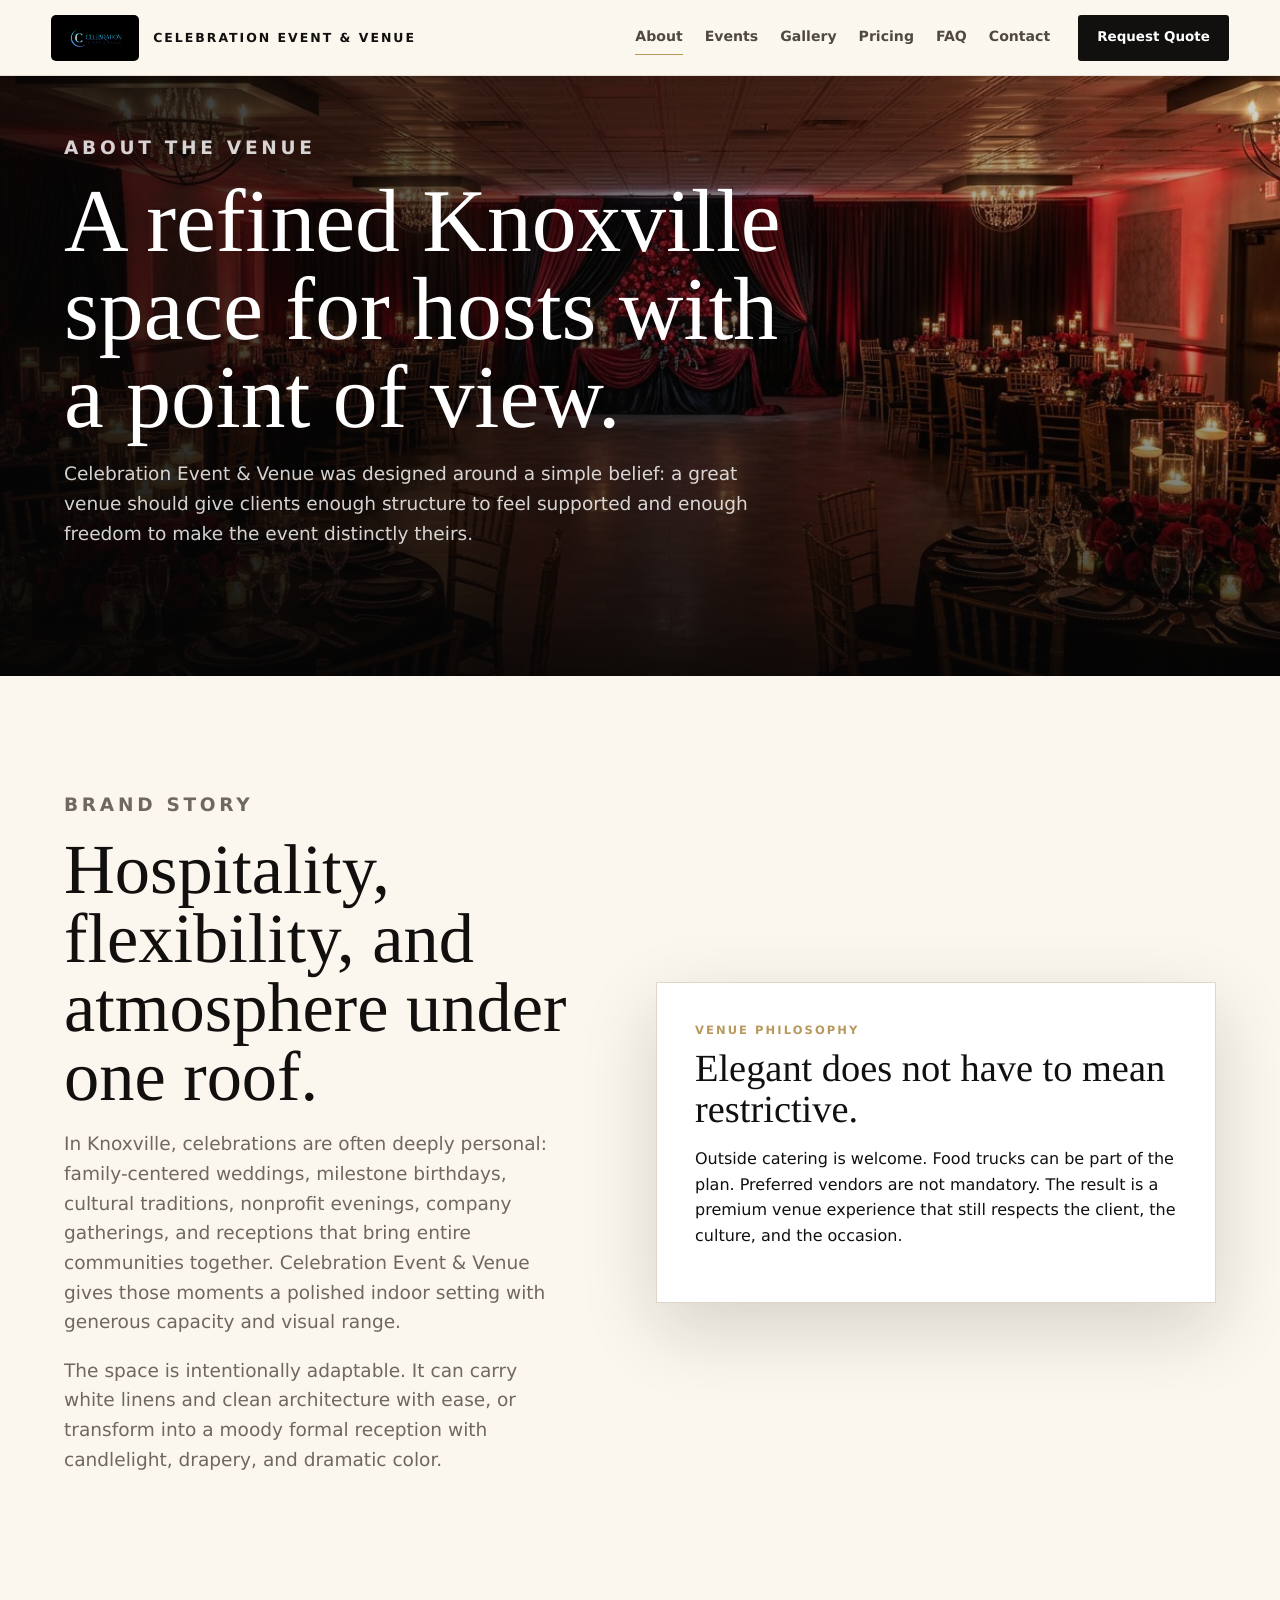
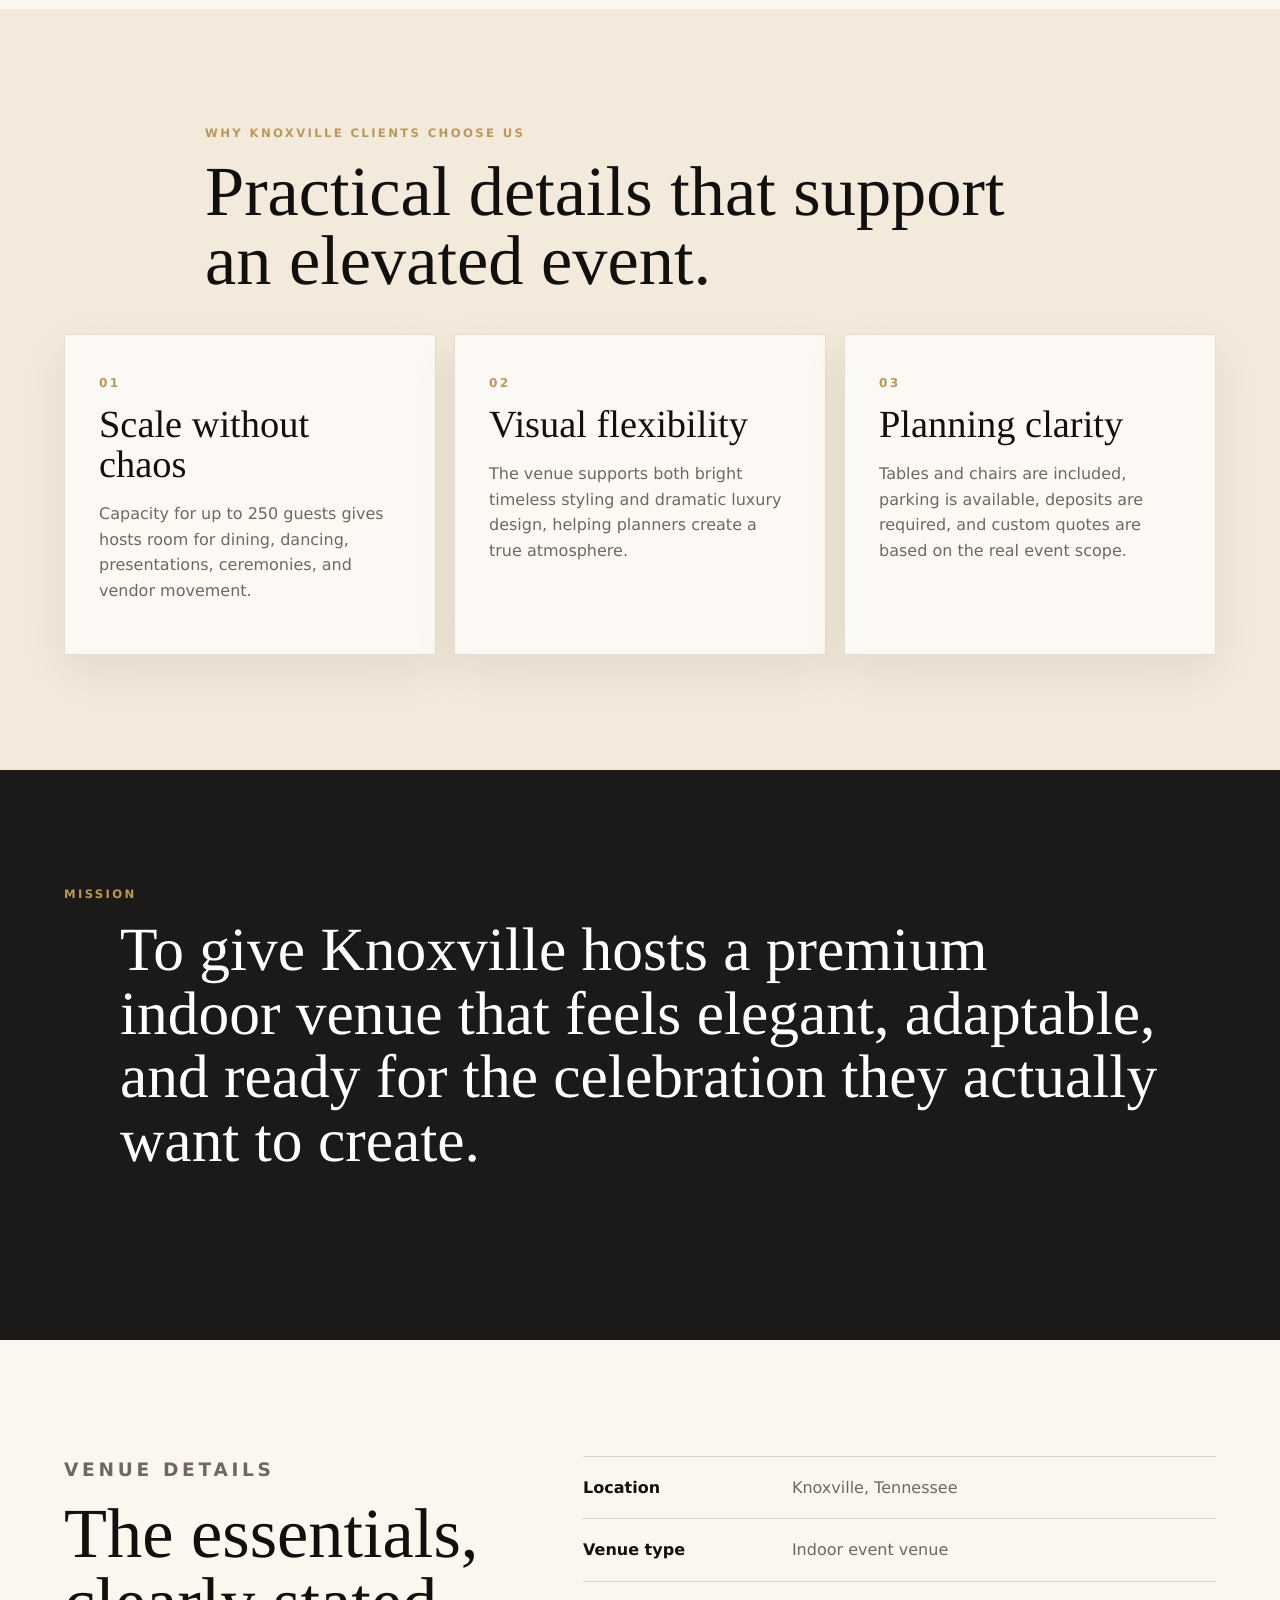
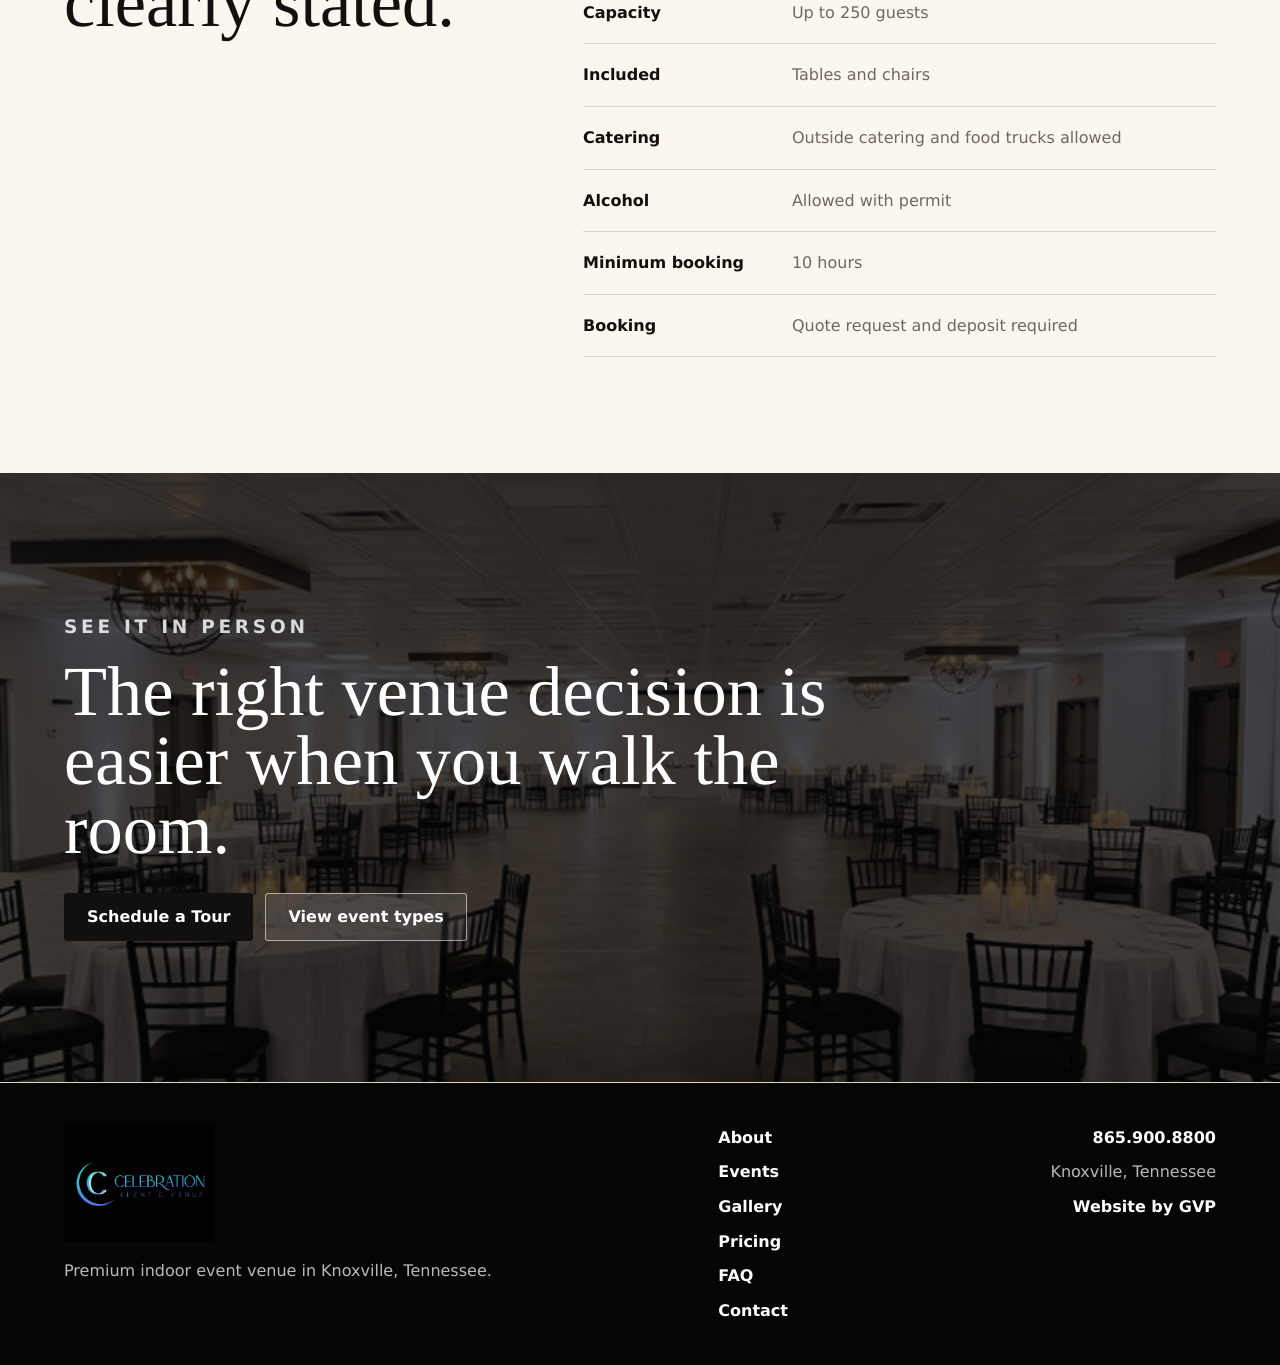
==== about.html @ e87e6501 "Build Celebration Event Venue website" ====
<!doctype html>
<html lang="en">
  <head>
    <meta charset="utf-8" />
    <meta name="viewport" content="width=device-width, initial-scale=1" />
    <title>About | Celebration Event &amp; Venue Knoxville</title>
    <meta name="description" content="Learn about Celebration Event & Venue, a premium indoor Knoxville venue built for elegant weddings, cultural celebrations, corporate events, and custom gatherings." />
    <meta property="og:title" content="About Celebration Event & Venue" />
    <meta property="og:description" content="A flexible premium indoor venue in Knoxville with a hospitality-driven approach to celebrations." />
    <meta property="og:image" content="assets/venue-main.jpg" />
    <link rel="icon" href="assets/favicon.svg" type="image/svg+xml" />
    <link rel="stylesheet" href="css/site.css" />
  </head>
  <body>
    <a class="skip-link" href="#main">Skip to content</a>
    <header class="site-header" data-header>
      <a class="brand" href="index.html"><img src="assets/celebration-logo.png" alt="" /><span>Celebration Event &amp; Venue</span></a>
      <button class="nav-toggle" type="button" data-nav-toggle aria-expanded="false" aria-label="Open navigation"><span></span><span></span></button>
      <nav class="site-nav" data-nav><a href="about.html" aria-current="page">About</a><a href="events.html">Events</a><a href="gallery.html">Gallery</a><a href="pricing.html">Pricing</a><a href="faq.html">FAQ</a><a href="contact.html">Contact</a></nav>
      <a class="header-cta" href="contact.html#inquiry">Request Quote</a>
    </header>
    <main id="main">
      <section class="page-hero">
        <img src="assets/venue-main.jpg" alt="Bright indoor event venue in Knoxville" />
        <div class="hero-shade"></div>
        <div class="page-hero-content reveal">
          <p class="kicker">About the venue</p>
          <h1>A refined Knoxville space for hosts with a point of view.</h1>
          <p>Celebration Event &amp; Venue was designed around a simple belief: a great venue should give clients enough structure to feel supported and enough freedom to make the event distinctly theirs.</p>
        </div>
      </section>
      <section class="section split">
        <div class="section-copy reveal">
          <p class="kicker">Brand story</p>
          <h2>Hospitality, flexibility, and atmosphere under one roof.</h2>
          <p>In Knoxville, celebrations are often deeply personal: family-centered weddings, milestone birthdays, cultural traditions, nonprofit evenings, company gatherings, and receptions that bring entire communities together. Celebration Event &amp; Venue gives those moments a polished indoor setting with generous capacity and visual range.</p>
          <p>The space is intentionally adaptable. It can carry white linens and clean architecture with ease, or transform into a moody formal reception with candlelight, drapery, and dramatic color.</p>
        </div>
        <div class="editorial-card reveal" data-delay="120">
          <span>Venue philosophy</span>
          <h3>Elegant does not have to mean restrictive.</h3>
          <p>Outside catering is welcome. Food trucks can be part of the plan. Preferred vendors are not mandatory. The result is a premium venue experience that still respects the client, the culture, and the occasion.</p>
        </div>
      </section>
      <section class="section section-cream">
        <div class="section-heading reveal">
          <p class="kicker">Why Knoxville clients choose us</p>
          <h2>Practical details that support an elevated event.</h2>
        </div>
        <div class="card-grid three">
          <article class="feature-card reveal"><span>01</span><h3>Scale without chaos</h3><p>Capacity for up to 250 guests gives hosts room for dining, dancing, presentations, ceremonies, and vendor movement.</p></article>
          <article class="feature-card reveal" data-delay="80"><span>02</span><h3>Visual flexibility</h3><p>The venue supports both bright timeless styling and dramatic luxury design, helping planners create a true atmosphere.</p></article>
          <article class="feature-card reveal" data-delay="160"><span>03</span><h3>Planning clarity</h3><p>Tables and chairs are included, parking is available, deposits are required, and custom quotes are based on the real event scope.</p></article>
        </div>
      </section>
      <section class="mission-band reveal">
        <p class="kicker">Mission</p>
        <h2>To give Knoxville hosts a premium indoor venue that feels elegant, adaptable, and ready for the celebration they actually want to create.</h2>
      </section>
      <section class="section details-grid">
        <div class="section-copy reveal">
          <p class="kicker">Venue details</p>
          <h2>The essentials, clearly stated.</h2>
        </div>
        <ul class="detail-list reveal" data-delay="120">
          <li><strong>Location</strong><span>Knoxville, Tennessee</span></li>
          <li><strong>Venue type</strong><span>Indoor event venue</span></li>
          <li><strong>Capacity</strong><span>Up to 250 guests</span></li>
          <li><strong>Included</strong><span>Tables and chairs</span></li>
          <li><strong>Catering</strong><span>Outside catering and food trucks allowed</span></li>
          <li><strong>Alcohol</strong><span>Allowed with permit</span></li>
          <li><strong>Minimum booking</strong><span>10 hours</span></li>
          <li><strong>Booking</strong><span>Quote request and deposit required</span></li>
        </ul>
      </section>
      <section class="final-cta"><div class="reveal"><p class="kicker">See it in person</p><h2>The right venue decision is easier when you walk the room.</h2><div class="button-row"><a class="btn btn-primary" href="contact.html#inquiry">Schedule a Tour</a><a class="btn btn-secondary" href="events.html">View event types</a></div></div></section>
    </main>
    <footer class="site-footer"><div><img src="assets/celebration-logo.png" alt="Celebration Event and Venue" /><p>Premium indoor event venue in Knoxville, Tennessee.</p></div><nav><a href="about.html">About</a><a href="events.html">Events</a><a href="gallery.html">Gallery</a><a href="pricing.html">Pricing</a><a href="faq.html">FAQ</a><a href="contact.html">Contact</a></nav><div class="footer-contact"><a href="tel:8659008800">865.900.8800</a><span>Knoxville, Tennessee</span><a href="https://www.gshyamvp.com" target="_blank" rel="noopener">Website by GVP</a></div></footer>
    <script src="js/site.js"></script>
  </body>
</html>
---- css/site.css ----
:root {
  --ink: #11100f;
  --black: #050505;
  --charcoal: #1c1a18;
  --smoke: #6f6860;
  --line: #ded6c8;
  --ivory: #fbf7ee;
  --cream: #f3eadb;
  --white: #ffffff;
  --gold: #b9985d;
  --bronze: #7d5934;
  --wine: #6f1418;
  --cyan: #16d7df;
  --shadow: 0 26px 70px rgba(24, 18, 10, 0.16);
  --max: 1180px;
  --serif: Georgia, "Times New Roman", serif;
  --sans: Inter, ui-sans-serif, system-ui, -apple-system, BlinkMacSystemFont, "Segoe UI", sans-serif;
}

* {
  box-sizing: border-box;
}

html {
  scroll-behavior: smooth;
}

body {
  margin: 0;
  background: var(--ivory);
  color: var(--ink);
  font-family: var(--sans);
  line-height: 1.6;
  text-rendering: geometricPrecision;
}

body.nav-open {
  overflow: hidden;
}

img {
  display: block;
  max-width: 100%;
}

a {
  color: inherit;
  text-decoration: none;
}

button,
input,
select,
textarea {
  font: inherit;
}

.skip-link {
  position: fixed;
  left: 16px;
  top: 12px;
  z-index: 100;
  transform: translateY(-140%);
  background: var(--black);
  color: var(--white);
  padding: 10px 14px;
  border-radius: 4px;
}

.skip-link:focus {
  transform: translateY(0);
}

.site-header {
  position: sticky;
  top: 0;
  z-index: 50;
  display: grid;
  grid-template-columns: minmax(210px, 1fr) auto auto;
  align-items: center;
  gap: 28px;
  min-height: 76px;
  padding: 12px clamp(18px, 4vw, 52px);
  border-bottom: 1px solid rgba(222, 214, 200, 0.7);
  background: rgba(251, 247, 238, 0.88);
  backdrop-filter: blur(18px);
  transition: box-shadow 180ms ease, background 180ms ease;
}

.site-header.is-scrolled {
  background: rgba(251, 247, 238, 0.96);
  box-shadow: 0 12px 35px rgba(20, 16, 10, 0.08);
}

.brand {
  display: flex;
  align-items: center;
  gap: 14px;
  min-width: 0;
  color: var(--ink);
  font-size: 0.78rem;
  font-weight: 800;
  letter-spacing: 0.16em;
  text-transform: uppercase;
}

.brand img {
  width: 88px;
  height: 46px;
  object-fit: contain;
  border-radius: 5px;
  background: #000;
}

.site-nav {
  display: flex;
  align-items: center;
  gap: 22px;
  color: #4f4942;
  font-size: 0.88rem;
  font-weight: 700;
}

.site-nav a {
  position: relative;
  padding: 8px 0;
}

.site-nav a::after {
  content: "";
  position: absolute;
  left: 0;
  right: 0;
  bottom: 2px;
  height: 1px;
  transform: scaleX(0);
  transform-origin: left;
  background: var(--gold);
  transition: transform 180ms ease;
}

.site-nav a:hover::after,
.site-nav a[aria-current="page"]::after {
  transform: scaleX(1);
}

.header-cta,
.btn {
  display: inline-flex;
  align-items: center;
  justify-content: center;
  min-height: 46px;
  border: 1px solid transparent;
  border-radius: 3px;
  cursor: pointer;
  font-weight: 800;
  line-height: 1;
  text-align: center;
  transition: transform 180ms ease, background 180ms ease, border-color 180ms ease, color 180ms ease;
}

.header-cta {
  padding: 0 18px;
  background: var(--ink);
  color: var(--white);
  font-size: 0.84rem;
}

.btn {
  padding: 15px 22px;
}

.btn:hover,
.header-cta:hover {
  transform: translateY(-2px);
}

.btn-primary {
  background: var(--ink);
  color: var(--white);
}

.btn-secondary {
  border-color: rgba(255, 255, 255, 0.55);
  background: rgba(255, 255, 255, 0.08);
  color: var(--white);
}

.section .btn-secondary,
.page-intro .btn-secondary,
.pricing-panel .btn-secondary {
  border-color: var(--line);
  color: var(--ink);
  background: transparent;
}

.nav-toggle {
  display: none;
}

.hero,
.page-hero {
  position: relative;
  min-height: min(820px, calc(100svh - 76px));
  display: grid;
  align-items: end;
  overflow: hidden;
  isolation: isolate;
  background: var(--black);
}

.hero picture,
.hero > img,
.page-hero > img {
  position: absolute;
  inset: 0;
  z-index: -2;
  width: 100%;
  height: 100%;
}

.hero picture img,
.page-hero > img {
  width: 100%;
  height: 100%;
  object-fit: cover;
}

.hero-shade {
  position: absolute;
  inset: 0;
  z-index: -1;
  background:
    linear-gradient(90deg, rgba(5, 5, 5, 0.86), rgba(5, 5, 5, 0.52) 46%, rgba(5, 5, 5, 0.1)),
    linear-gradient(0deg, rgba(5, 5, 5, 0.82), rgba(5, 5, 5, 0.08) 58%);
}

.hero-content,
.page-hero-content {
  width: min(760px, calc(100% - 36px));
  margin: 0 0 clamp(58px, 9vw, 108px) clamp(18px, 5vw, 64px);
  color: var(--white);
}

.hero h1,
.page-hero h1,
.page-intro h1,
.section h2,
.final-cta h2,
.pricing-panel h2,
.contact-card a {
  margin: 0;
  font-family: var(--serif);
  font-weight: 500;
  line-height: 0.98;
  letter-spacing: 0;
}

.hero h1 {
  max-width: 830px;
  font-size: clamp(3.6rem, 8.5vw, 8.6rem);
}

.page-hero h1,
.page-intro h1 {
  max-width: 930px;
  font-size: clamp(3.1rem, 7vw, 7.2rem);
}

.hero p,
.page-hero p,
.page-intro p,
.section-heading > p:not(.kicker),
.section-copy p,
.showcase-copy p,
.final-cta p,
.pricing-panel p,
.contact-card p {
  max-width: 710px;
  color: rgba(255, 255, 255, 0.82);
  font-size: clamp(1.02rem, 1.45vw, 1.22rem);
}

.page-intro p,
.section-heading > p:not(.kicker),
.section-copy p,
.showcase-copy p,
.pricing-panel p,
.contact-card p {
  color: var(--smoke);
}

.kicker {
  margin: 0 0 15px;
  color: var(--gold);
  font-size: 0.73rem;
  font-weight: 900;
  letter-spacing: 0.2em;
  text-transform: uppercase;
}

.button-row {
  display: flex;
  flex-wrap: wrap;
  gap: 12px;
  margin-top: 28px;
}

.hero-card {
  position: absolute;
  right: clamp(18px, 5vw, 64px);
  bottom: clamp(22px, 6vw, 70px);
  width: min(340px, calc(100% - 36px));
  padding: 26px;
  border: 1px solid rgba(255, 255, 255, 0.18);
  background: rgba(17, 16, 15, 0.72);
  color: var(--white);
  backdrop-filter: blur(18px);
}

.hero-card span,
.pricing-panel span,
.contact-card span,
.vendor-featured span,
.atmosphere-panel span,
.editorial-card span {
  display: block;
  color: var(--gold);
  font-size: 0.72rem;
  font-weight: 900;
  letter-spacing: 0.18em;
  text-transform: uppercase;
}

.hero-card strong {
  display: block;
  margin-top: 8px;
  font-family: var(--serif);
  font-size: 2.15rem;
  font-weight: 500;
}

.hero-card p {
  margin-bottom: 0;
  color: rgba(255, 255, 255, 0.75);
  font-size: 0.96rem;
}

.value-strip {
  display: grid;
  grid-template-columns: repeat(4, 1fr);
  border-bottom: 1px solid var(--line);
  background: var(--white);
}

.value-strip div {
  min-height: 128px;
  padding: 28px clamp(20px, 4vw, 44px);
  border-right: 1px solid var(--line);
}

.value-strip strong {
  display: block;
  font-family: var(--serif);
  font-size: clamp(2rem, 4vw, 3.5rem);
  font-weight: 500;
  line-height: 1;
}

.value-strip span {
  display: block;
  margin-top: 7px;
  color: var(--smoke);
  font-weight: 750;
}

.section,
.page-intro,
.gallery-tools,
.gallery-grid-page,
.faq-section,
.inquiry-layout,
.contact-hero {
  padding: clamp(70px, 9vw, 128px) clamp(18px, 5vw, 64px);
}

.section {
  max-width: calc(var(--max) + 128px);
  margin: 0 auto;
}

.section-cream {
  max-width: none;
  background: var(--cream);
}

.section-cream > * {
  max-width: var(--max);
  margin-inline: auto;
}

.section-dark {
  max-width: none;
  background: var(--charcoal);
  color: var(--white);
}

.section-dark .section-heading,
.section-dark .quote-grid {
  max-width: var(--max);
  margin-inline: auto;
}

.section h2,
.final-cta h2 {
  max-width: 850px;
  font-size: clamp(2.55rem, 5.5vw, 5.8rem);
}

.section-heading {
  max-width: 870px;
  margin-bottom: 38px;
}

.split {
  display: grid;
  grid-template-columns: minmax(0, 0.9fr) minmax(320px, 1fr);
  gap: clamp(34px, 7vw, 88px);
  align-items: center;
}

.atmosphere-panel,
.editorial-card,
.contact-card,
.pricing-panel,
.map-placeholder {
  border: 1px solid var(--line);
  background: var(--white);
  box-shadow: var(--shadow);
}

.atmosphere-panel {
  display: grid;
}

.atmosphere-panel img {
  width: 100%;
  aspect-ratio: 1.4;
  object-fit: cover;
}

.atmosphere-panel div,
.editorial-card,
.contact-card {
  padding: clamp(25px, 4vw, 38px);
}

.atmosphere-panel h3,
.editorial-card h3,
.vendor-card h3,
.feature-card h3,
.process-grid h3,
.event-row h2,
.map-placeholder h2,
.form-heading h2 {
  margin: 10px 0 0;
  font-family: var(--serif);
  font-size: clamp(1.6rem, 3vw, 2.7rem);
  font-weight: 500;
  line-height: 1.05;
}

.text-link {
  display: inline-flex;
  margin-top: 22px;
  color: var(--bronze);
  font-weight: 900;
  border-bottom: 1px solid currentColor;
}

.card-grid {
  display: grid;
  gap: 18px;
}

.card-grid.three {
  grid-template-columns: repeat(3, minmax(0, 1fr));
}

.feature-card,
.vendor-card,
.process-grid article {
  min-height: 260px;
  padding: clamp(24px, 3vw, 34px);
  border: 1px solid rgba(125, 89, 52, 0.18);
  background: rgba(255, 255, 255, 0.74);
  box-shadow: 0 16px 45px rgba(30, 20, 12, 0.07);
  transition: transform 180ms ease, box-shadow 180ms ease;
}

.feature-card:hover,
.vendor-card:hover,
.gallery-item:hover,
.process-grid article:hover {
  transform: translateY(-4px);
  box-shadow: 0 24px 60px rgba(30, 20, 12, 0.13);
}

.feature-card span,
.process-grid span {
  color: var(--gold);
  font-size: 0.76rem;
  font-weight: 900;
  letter-spacing: 0.18em;
}

.feature-card p,
.vendor-card p,
.process-grid p,
.event-row p,
.event-row li,
.detail-list span,
.faq-section p,
.form-heading p {
  color: var(--smoke);
}

.feature-card a {
  display: inline-flex;
  margin-top: 18px;
  color: var(--bronze);
  font-weight: 850;
}

.image-showcase {
  display: grid;
  grid-template-columns: minmax(0, 1.15fr) minmax(340px, 0.85fr);
  gap: clamp(34px, 6vw, 80px);
  align-items: center;
  padding: clamp(70px, 9vw, 128px) clamp(18px, 5vw, 64px);
  background: var(--ivory);
}

.image-showcase figure {
  margin: 0;
  overflow: hidden;
  box-shadow: var(--shadow);
}

.image-showcase img {
  width: 100%;
  min-height: 520px;
  object-fit: cover;
}

.check-list,
.event-row ul {
  display: grid;
  gap: 12px;
  margin: 24px 0 0;
  padding: 0;
  list-style: none;
}

.check-list li,
.event-row li {
  position: relative;
  padding-left: 24px;
}

.check-list li::before,
.event-row li::before {
  content: "";
  position: absolute;
  left: 0;
  top: 0.74em;
  width: 8px;
  height: 8px;
  border-radius: 50%;
  background: var(--gold);
}

.vendors .section-heading {
  margin-inline: auto;
  text-align: center;
}

.vendor-grid,
.quote-grid,
.process-grid {
  display: grid;
  grid-template-columns: repeat(3, minmax(0, 1fr));
  gap: 18px;
  max-width: var(--max);
  margin-inline: auto;
}

.vendor-grid {
  grid-template-columns: 0.9fr 1.1fr;
}

.vendor-featured {
  background: var(--charcoal);
  color: var(--white);
}

.vendor-featured p {
  color: rgba(255, 255, 255, 0.72);
}

.quote-grid blockquote {
  margin: 0;
  padding: clamp(25px, 4vw, 38px);
  border: 1px solid rgba(255, 255, 255, 0.16);
  background: rgba(255, 255, 255, 0.05);
}

.quote-grid p {
  margin: 0;
  font-family: var(--serif);
  font-size: clamp(1.35rem, 2.2vw, 2.05rem);
  line-height: 1.18;
}

.quote-grid cite {
  display: block;
  margin-top: 24px;
  color: var(--gold);
  font-style: normal;
  font-weight: 800;
}

.process-grid {
  grid-template-columns: repeat(3, 1fr);
}

.final-cta {
  padding: clamp(80px, 11vw, 150px) clamp(18px, 5vw, 64px);
  background:
    linear-gradient(rgba(5, 5, 5, 0.72), rgba(5, 5, 5, 0.72)),
    url("../assets/venue-dramatic.png") center / cover;
  color: var(--white);
}

.final-cta > div {
  max-width: var(--max);
  margin: 0 auto;
}

.page-hero {
  min-height: 600px;
}

.page-hero-dark .hero-shade {
  background:
    linear-gradient(90deg, rgba(5, 5, 5, 0.9), rgba(55, 8, 10, 0.58) 52%, rgba(5, 5, 5, 0.16)),
    linear-gradient(0deg, rgba(5, 5, 5, 0.86), rgba(5, 5, 5, 0.08));
}

.page-intro {
  max-width: var(--max);
  margin: 0 auto;
}

.page-intro h1 {
  color: var(--ink);
}

.page-intro p {
  max-width: 760px;
}

.mission-band {
  padding: clamp(72px, 9vw, 130px) clamp(18px, 5vw, 64px);
  background: var(--charcoal);
  color: var(--white);
}

.mission-band > * {
  max-width: var(--max);
  margin-inline: auto;
}

.mission-band h2 {
  max-width: 1040px;
  margin-top: 0;
  font-family: var(--serif);
  font-size: clamp(2.3rem, 4.8vw, 5.25rem);
  font-weight: 500;
  line-height: 1.04;
}

.details-grid {
  display: grid;
  grid-template-columns: 0.7fr 1fr;
  gap: clamp(30px, 6vw, 76px);
}

.detail-list {
  display: grid;
  gap: 0;
  margin: 0;
  padding: 0;
  list-style: none;
  border-top: 1px solid var(--line);
}

.detail-list li {
  display: grid;
  grid-template-columns: 0.45fr 1fr;
  gap: 18px;
  padding: 18px 0;
  border-bottom: 1px solid var(--line);
}

.detail-list strong {
  font-weight: 900;
}

.event-suite {
  display: grid;
  gap: clamp(54px, 8vw, 100px);
}

.event-row {
  display: grid;
  grid-template-columns: minmax(0, 0.95fr) minmax(320px, 1fr);
  gap: clamp(28px, 6vw, 78px);
  align-items: center;
}

.event-row-reverse img {
  order: 2;
}

.event-row img {
  width: 100%;
  min-height: 440px;
  object-fit: cover;
  box-shadow: var(--shadow);
}

.event-row .btn {
  margin-top: 24px;
}

.gallery-tools {
  display: flex;
  flex-wrap: wrap;
  gap: 10px;
  max-width: var(--max);
  margin: -80px auto 0;
  padding-top: 0;
  padding-bottom: 30px;
}

.filter-btn {
  min-height: 42px;
  border: 1px solid var(--line);
  background: var(--white);
  color: var(--ink);
  cursor: pointer;
  padding: 0 16px;
  font-weight: 800;
}

.filter-btn.is-active {
  background: var(--ink);
  color: var(--white);
}

.gallery-grid-page {
  display: grid;
  grid-template-columns: repeat(3, minmax(0, 1fr));
  grid-auto-rows: 260px;
  gap: 16px;
  max-width: calc(var(--max) + 128px);
  margin: 0 auto;
  padding-top: 0;
}

.gallery-item {
  position: relative;
  overflow: hidden;
  border: 0;
  background: var(--black);
  cursor: pointer;
  padding: 0;
  color: var(--white);
  text-align: left;
}

.gallery-item[hidden] {
  display: none;
}

.gallery-item img {
  width: 100%;
  height: 100%;
  object-fit: cover;
  opacity: 0.9;
  transition: transform 450ms ease, opacity 180ms ease;
}

.gallery-item:hover img {
  transform: scale(1.04);
  opacity: 0.72;
}

.gallery-item span {
  position: absolute;
  left: 18px;
  bottom: 16px;
  z-index: 1;
  font-weight: 900;
}

.gallery-item.wide {
  grid-column: span 2;
}

.gallery-item.tall {
  grid-row: span 2;
}

.logo-gallery img {
  object-fit: contain;
  padding: 42px;
}

.lightbox {
  position: fixed;
  inset: 0;
  z-index: 100;
  display: grid;
  place-items: center;
  padding: 60px 18px 28px;
  background: rgba(0, 0, 0, 0.88);
}

.lightbox[hidden] {
  display: none;
}

.lightbox img {
  max-height: 82vh;
  max-width: min(1120px, 100%);
  box-shadow: 0 30px 80px rgba(0, 0, 0, 0.45);
}

.lightbox-close {
  position: absolute;
  top: 18px;
  right: 18px;
  border: 1px solid rgba(255, 255, 255, 0.45);
  background: transparent;
  color: var(--white);
  cursor: pointer;
  padding: 10px 14px;
  font-weight: 900;
}

.pricing-panel {
  display: flex;
  align-items: center;
  justify-content: space-between;
  gap: 24px;
  max-width: var(--max);
  margin: 0 auto clamp(40px, 6vw, 80px);
  padding: clamp(28px, 5vw, 56px);
}

.pricing-panel h2 {
  font-size: clamp(3rem, 7vw, 7rem);
}

.faq-section {
  display: grid;
  gap: 12px;
  max-width: 940px;
  margin: 0 auto;
  padding-top: 0;
}

.faq-section details {
  border: 1px solid var(--line);
  background: var(--white);
  box-shadow: 0 14px 34px rgba(30, 20, 12, 0.05);
}

.faq-section summary {
  cursor: pointer;
  padding: 22px 24px;
  font-family: var(--serif);
  font-size: 1.35rem;
}

.faq-section p {
  margin: 0;
  padding: 0 24px 24px;
}

.contact-hero {
  display: grid;
  grid-template-columns: 1fr minmax(300px, 0.45fr);
  gap: 28px;
  max-width: calc(var(--max) + 128px);
  margin: 0 auto;
}

.contact-hero .page-intro {
  padding: 0;
}

.contact-card {
  align-self: start;
}

.contact-card a {
  display: block;
  margin-top: 12px;
  font-size: clamp(2.35rem, 4.5vw, 4.4rem);
}

.inquiry-layout {
  display: grid;
  grid-template-columns: minmax(0, 1fr) minmax(320px, 0.82fr);
  gap: clamp(28px, 5vw, 70px);
  max-width: calc(var(--max) + 128px);
  margin: 0 auto;
  padding-top: 0;
}

.inquiry-form {
  display: grid;
  grid-template-columns: repeat(2, minmax(0, 1fr));
  gap: 18px;
  padding: clamp(24px, 4vw, 40px);
  border: 1px solid var(--line);
  background: var(--white);
  box-shadow: var(--shadow);
}

.form-heading,
.inquiry-form .full,
.inquiry-form button,
.form-status {
  grid-column: 1 / -1;
}

.inquiry-form label {
  display: grid;
  gap: 8px;
  min-width: 0;
  color: var(--ink);
  font-weight: 850;
}

.inquiry-form input,
.inquiry-form select,
.inquiry-form textarea {
  width: 100%;
  min-height: 50px;
  border: 1px solid #cfc5b4;
  background: #fffdf8;
  color: var(--ink);
  padding: 12px 13px;
  outline: none;
}

.inquiry-form textarea {
  resize: vertical;
}

.inquiry-form input:focus,
.inquiry-form select:focus,
.inquiry-form textarea:focus {
  border-color: var(--gold);
  box-shadow: 0 0 0 3px rgba(185, 152, 93, 0.22);
}

.checkbox-row {
  grid-column: 1 / -1;
  display: flex !important;
  align-items: center;
  gap: 10px;
}

.checkbox-row input {
  width: 18px;
  min-height: 18px;
}

.form-status {
  min-height: 1.4em;
  margin: 0;
  color: var(--smoke);
}

.map-placeholder {
  overflow: hidden;
  align-self: start;
}

.map-placeholder img {
  width: 100%;
  aspect-ratio: 1.25;
  object-fit: cover;
}

.map-placeholder div {
  padding: clamp(24px, 4vw, 36px);
}

.site-footer {
  display: grid;
  grid-template-columns: minmax(260px, 1.1fr) auto minmax(220px, 0.7fr);
  gap: 32px;
  padding: 42px clamp(18px, 5vw, 64px);
  border-top: 1px solid var(--line);
  background: var(--black);
  color: rgba(255, 255, 255, 0.72);
}

.site-footer img {
  width: 150px;
  margin-bottom: 16px;
  background: #000;
}

.site-footer p {
  max-width: 430px;
  margin: 0;
}

.site-footer nav,
.footer-contact {
  display: grid;
  gap: 9px;
  align-content: start;
}

.site-footer a {
  color: var(--white);
  font-weight: 750;
}

.footer-contact {
  text-align: right;
}

.reveal {
  opacity: 0;
  transform: translateY(22px);
  transition: opacity 700ms ease, transform 700ms ease;
  transition-delay: var(--delay, 0ms);
}

.reveal.is-visible {
  opacity: 1;
  transform: translateY(0);
}

@media (prefers-reduced-motion: reduce) {
  *,
  *::before,
  *::after {
    scroll-behavior: auto !important;
    transition-duration: 0.01ms !important;
    animation-duration: 0.01ms !important;
  }

  .reveal {
    opacity: 1;
    transform: none;
  }
}

@media (max-width: 1050px) {
  .site-header {
    grid-template-columns: minmax(0, 1fr) auto auto;
  }

  .site-nav {
    position: fixed;
    inset: 76px 0 auto 0;
    display: grid;
    gap: 0;
    padding: 18px;
    border-bottom: 1px solid var(--line);
    background: rgba(251, 247, 238, 0.98);
    transform: translateY(-120%);
    transition: transform 220ms ease;
  }

  .site-nav.is-open {
    transform: translateY(0);
  }

  .site-nav a {
    padding: 16px 4px;
    border-bottom: 1px solid rgba(222, 214, 200, 0.75);
  }

  .nav-toggle {
    display: grid;
    gap: 6px;
    width: 46px;
    height: 44px;
    place-content: center;
    border: 1px solid var(--line);
    background: transparent;
    cursor: pointer;
  }

  .nav-toggle span {
    display: block;
    width: 20px;
    height: 2px;
    background: var(--ink);
  }

  .hero-card {
    position: static;
    margin: -48px 18px 36px auto;
  }

  .value-strip,
  .card-grid.three,
  .vendor-grid,
  .quote-grid,
  .process-grid,
  .gallery-grid-page {
    grid-template-columns: repeat(2, minmax(0, 1fr));
  }

  .split,
  .image-showcase,
  .details-grid,
  .event-row,
  .contact-hero,
  .inquiry-layout {
    grid-template-columns: 1fr;
  }

  .event-row-reverse img {
    order: 0;
  }
}

@media (max-width: 700px) {
  .site-header {
    min-height: 70px;
    gap: 10px;
    padding-inline: 14px;
  }

  .brand {
    gap: 9px;
    font-size: 0.68rem;
    letter-spacing: 0.1em;
  }

  .brand img {
    width: 62px;
    height: 38px;
  }

  .header-cta {
    display: none;
  }

  .site-nav {
    inset: 70px 0 auto 0;
  }

  .hero,
  .page-hero {
    min-height: 670px;
  }

  .hero-content,
  .page-hero-content {
    width: calc(100% - 32px);
    margin: 0 16px 52px;
  }

  .button-row,
  .btn {
    width: 100%;
  }

  .value-strip,
  .card-grid.three,
  .vendor-grid,
  .quote-grid,
  .process-grid,
  .gallery-grid-page,
  .inquiry-form {
    grid-template-columns: 1fr;
  }

  .value-strip div {
    min-height: 104px;
    border-right: 0;
    border-bottom: 1px solid var(--line);
  }

  .image-showcase img,
  .event-row img {
    min-height: 320px;
  }

  .detail-list li {
    grid-template-columns: 1fr;
    gap: 3px;
  }

  .gallery-item.wide,
  .gallery-item.tall {
    grid-column: auto;
    grid-row: auto;
  }

  .gallery-grid-page {
    grid-auto-rows: 270px;
  }

  .pricing-panel {
    align-items: flex-start;
    flex-direction: column;
  }

  .site-footer {
    grid-template-columns: 1fr;
  }

  .footer-contact {
    text-align: left;
  }
}
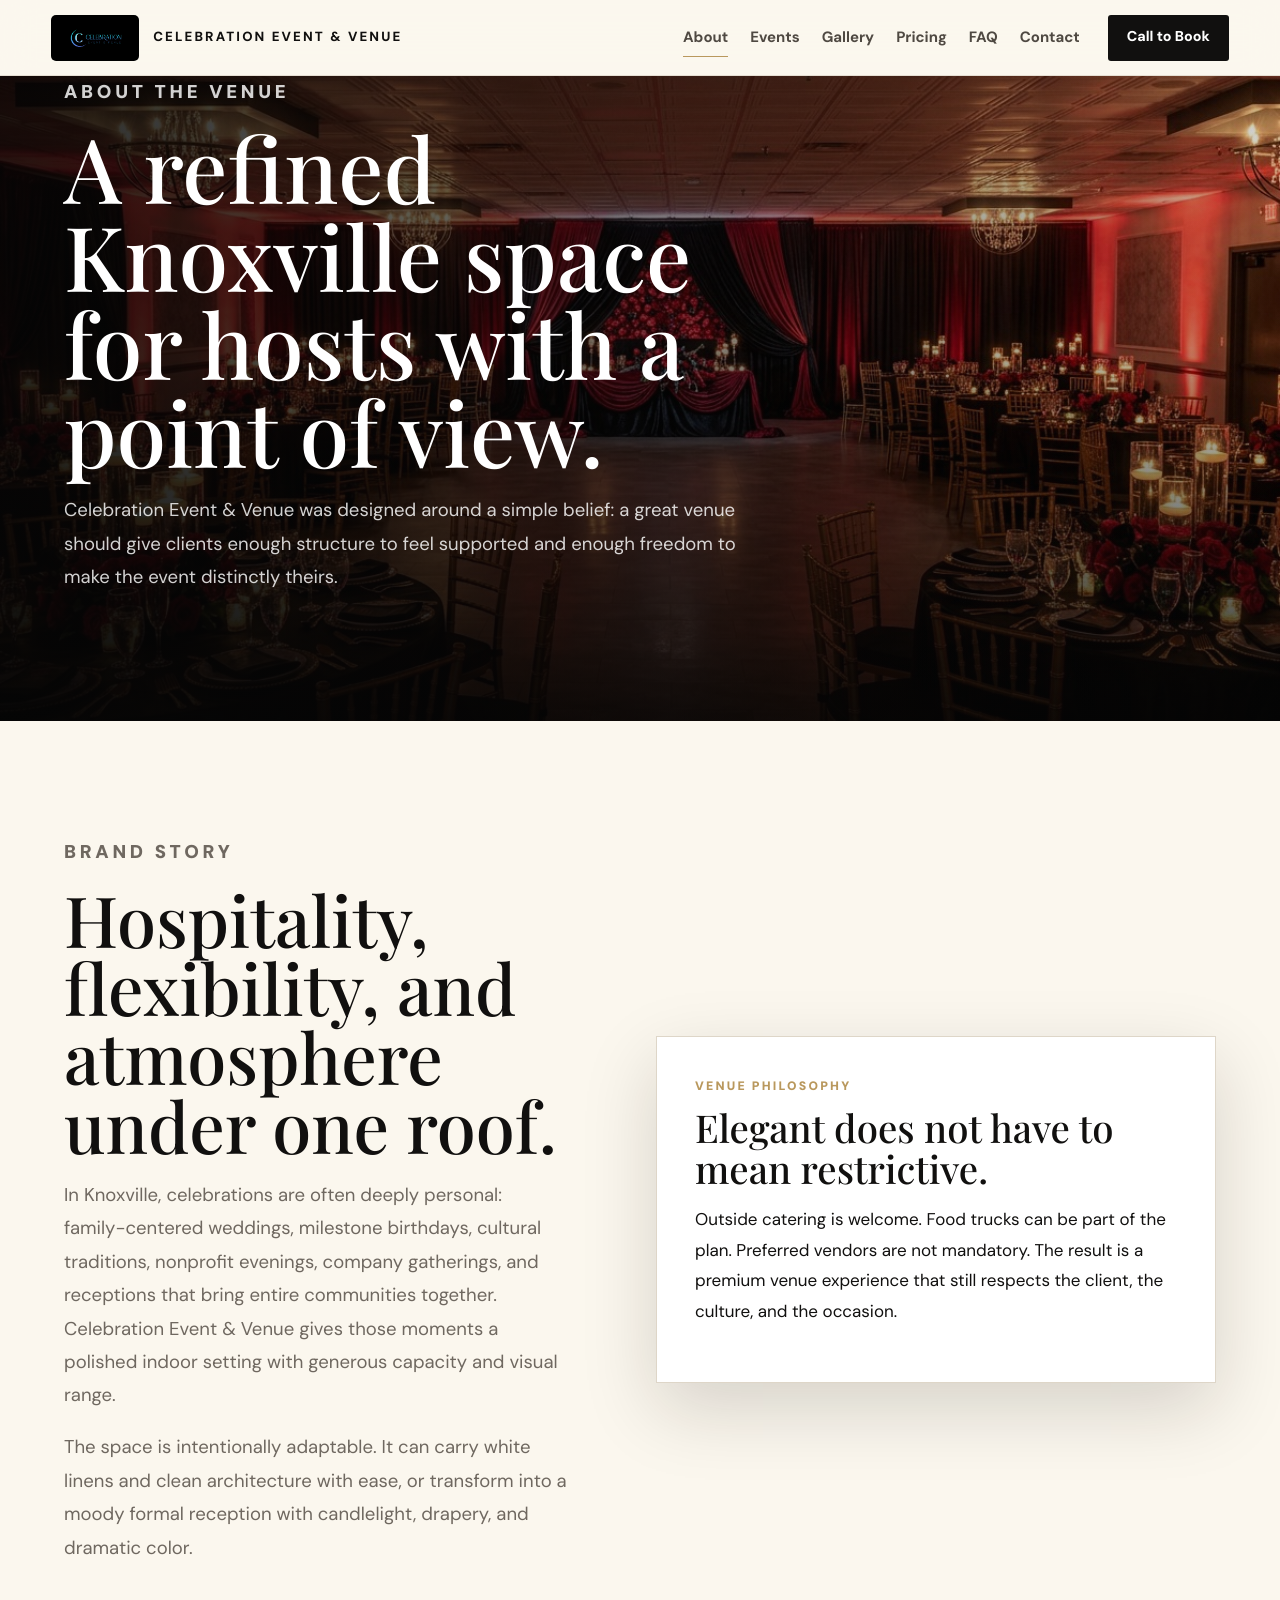
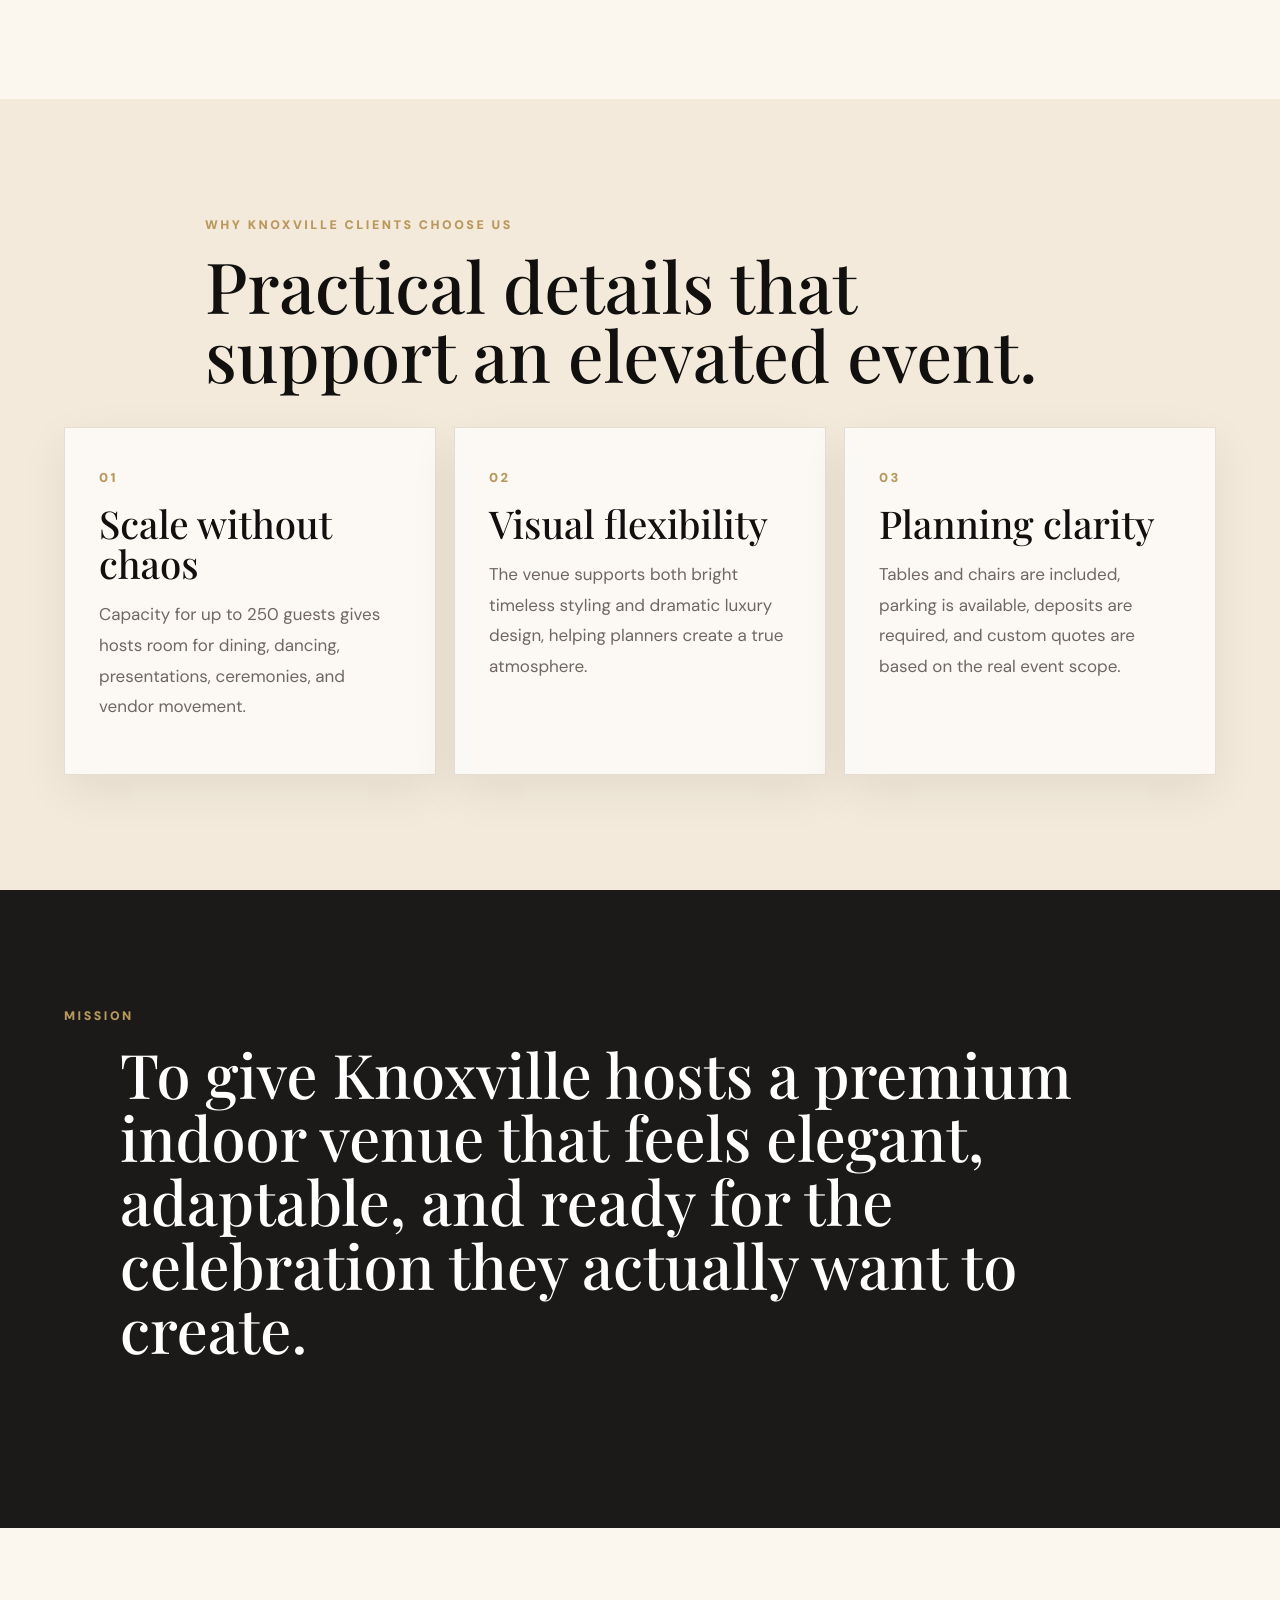
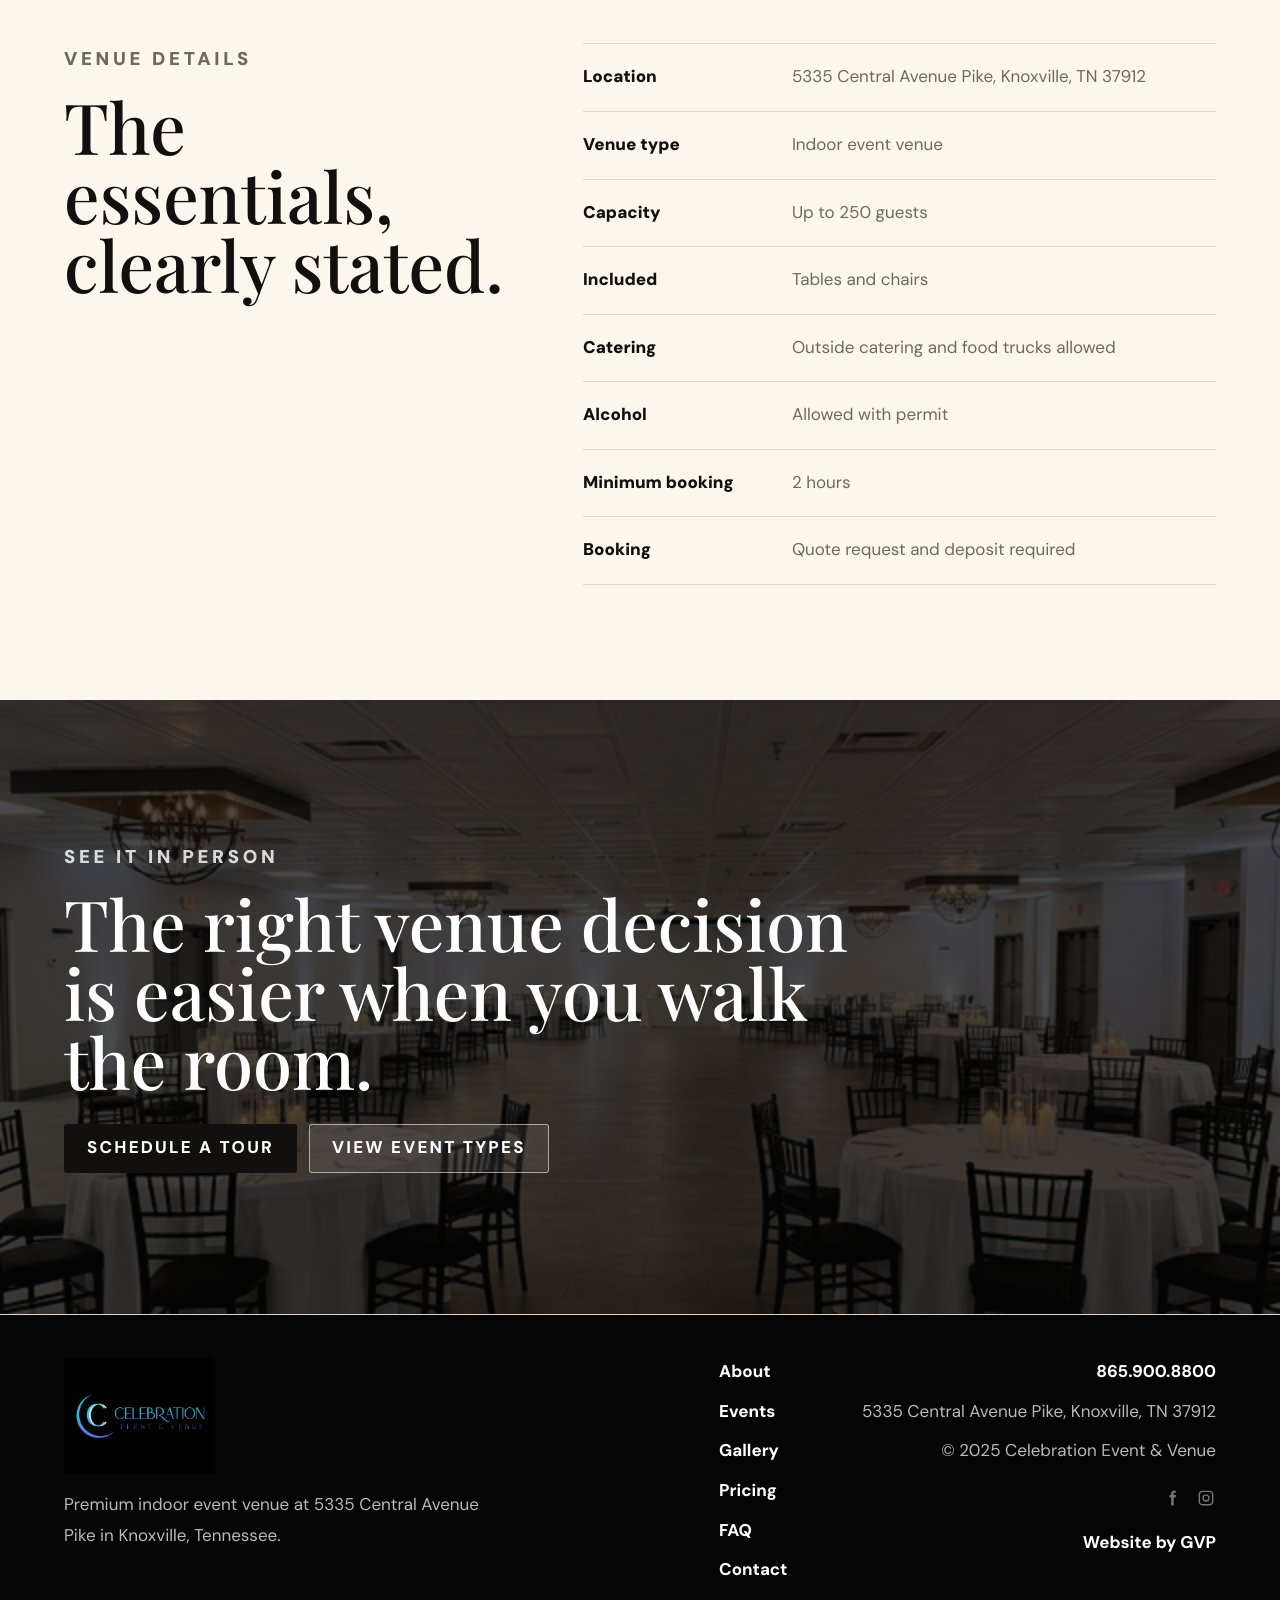
==== commit 1af32cd4: "Initial commit - Jarvis Betting AI" ====
--- a/about.html
+++ b/about.html
@@ -17,7 +17,7 @@
       <a class="brand" href="index.html"><img src="assets/celebration-logo.png" alt="" /><span>Celebration Event &amp; Venue</span></a>
       <button class="nav-toggle" type="button" data-nav-toggle aria-expanded="false" aria-label="Open navigation"><span></span><span></span></button>
       <nav class="site-nav" data-nav><a href="about.html" aria-current="page">About</a><a href="events.html">Events</a><a href="gallery.html">Gallery</a><a href="pricing.html">Pricing</a><a href="faq.html">FAQ</a><a href="contact.html">Contact</a></nav>
-      <a class="header-cta" href="contact.html#inquiry">Request Quote</a>
+      <a class="header-cta" href="tel:8659008800">Call to Book</a>
     </header>
     <main id="main">
       <section class="page-hero">
@@ -63,19 +63,20 @@
           <h2>The essentials, clearly stated.</h2>
         </div>
         <ul class="detail-list reveal" data-delay="120">
-          <li><strong>Location</strong><span>Knoxville, Tennessee</span></li>
+          <li><strong>Location</strong><span>5335 Central Avenue Pike, Knoxville, TN 37912</span></li>
           <li><strong>Venue type</strong><span>Indoor event venue</span></li>
           <li><strong>Capacity</strong><span>Up to 250 guests</span></li>
           <li><strong>Included</strong><span>Tables and chairs</span></li>
           <li><strong>Catering</strong><span>Outside catering and food trucks allowed</span></li>
           <li><strong>Alcohol</strong><span>Allowed with permit</span></li>
-          <li><strong>Minimum booking</strong><span>10 hours</span></li>
+          <li><strong>Minimum booking</strong><span>2 hours</span></li>
           <li><strong>Booking</strong><span>Quote request and deposit required</span></li>
         </ul>
       </section>
-      <section class="final-cta"><div class="reveal"><p class="kicker">See it in person</p><h2>The right venue decision is easier when you walk the room.</h2><div class="button-row"><a class="btn btn-primary" href="contact.html#inquiry">Schedule a Tour</a><a class="btn btn-secondary" href="events.html">View event types</a></div></div></section>
+      <section class="final-cta"><div class="reveal"><p class="kicker">See it in person</p><h2>The right venue decision is easier when you walk the room.</h2><div class="button-row"><a class="btn btn-primary" href="contact.html">Schedule a Tour</a><a class="btn btn-secondary" href="events.html">View event types</a></div></div></section>
     </main>
-    <footer class="site-footer"><div><img src="assets/celebration-logo.png" alt="Celebration Event and Venue" /><p>Premium indoor event venue in Knoxville, Tennessee.</p></div><nav><a href="about.html">About</a><a href="events.html">Events</a><a href="gallery.html">Gallery</a><a href="pricing.html">Pricing</a><a href="faq.html">FAQ</a><a href="contact.html">Contact</a></nav><div class="footer-contact"><a href="tel:8659008800">865.900.8800</a><span>Knoxville, Tennessee</span><a href="https://www.gshyamvp.com" target="_blank" rel="noopener">Website by GVP</a></div></footer>
+    <footer class="site-footer"><div><img src="assets/celebration-logo.png" alt="Celebration Event and Venue" /><p>Premium indoor event venue at 5335 Central Avenue Pike in Knoxville, Tennessee.</p></div><nav><a href="about.html">About</a><a href="events.html">Events</a><a href="gallery.html">Gallery</a><a href="pricing.html">Pricing</a><a href="faq.html">FAQ</a><a href="contact.html">Contact</a></nav><div class="footer-contact"><a href="tel:8659008800">865.900.8800</a><span>5335 Central Avenue Pike, Knoxville, TN 37912</span><span>© 2025 Celebration Event &amp; Venue</span><div class="footer-social" aria-label="Social links"><a href="#" aria-label="Facebook"><svg width="20" height="20" fill="currentColor" viewBox="0 0 24 24"><path d="M14 8.5V6.7c0-.8.5-1 1-1h1.5V3h-2.2C11.8 3 11 4.8 11 6.4v2.1H9v2.8h2V21h3v-9.7h2.3l.4-2.8H14z"/></svg></a><a href="#" aria-label="Instagram"><svg width="20" height="20" fill="none" stroke="currentColor" stroke-width="1.7" viewBox="0 0 24 24"><rect x="4" y="4" width="16" height="16" rx="4"/><circle cx="12" cy="12" r="3.5"/><path d="M17.5 6.8h.01"/></svg></a></div><a href="https://www.gshyamvp.com" target="_blank" rel="noopener">Website by GVP</a></div></footer>
     <script src="js/site.js"></script>
+    <div class="mobile-phone-bar" aria-label="Call to book"><a href="tel:8659008800" class="mobile-phone-bar__link"><svg width="18" height="18" fill="none" stroke="currentColor" stroke-width="1.5" viewBox="0 0 24 24"><path stroke-linecap="round" stroke-linejoin="round" d="M2.25 6.75c0 8.284 6.716 15 15 15h2.25a2.25 2.25 0 002.25-2.25v-1.372c0-.516-.351-.966-.852-1.091l-4.423-1.106c-.44-.11-.902.055-1.173.417l-.97 1.293c-.282.376-.769.542-1.21.38a12.035 12.035 0 01-7.143-7.143c-.162-.441.004-.928.38-1.21l1.293-.97c.363-.271.527-.734.417-1.173L6.963 3.102a1.125 1.125 0 00-1.091-.852H4.5A2.25 2.25 0 002.25 4.5v2.25z"/></svg><span>Tap to Call — 865.900.8800</span></a></div>
   </body>
 </html>
--- a/css/site.css
+++ b/css/site.css
@@ -1,11 +1,16 @@
+@import url('https://fonts.googleapis.com/css2?family=Playfair+Display:ital,wght@0,400;0,500;0,600;0,700;1,400;1,500&family=DM+Sans:wght@300;400;500;600&display=swap');
+
 :root {
   --ink: #11100f;
   --black: #050505;
   --charcoal: #1c1a18;
   --smoke: #6f6860;
+  --warm-gray: #6f6860;
   --line: #ded6c8;
+  --border: #ded6c8;
   --ivory: #fbf7ee;
   --cream: #f3eadb;
+  --champagne: #f3eadb;
   --white: #ffffff;
   --gold: #b9985d;
   --bronze: #7d5934;
@@ -13,8 +18,10 @@
   --cyan: #16d7df;
   --shadow: 0 26px 70px rgba(24, 18, 10, 0.16);
   --max: 1180px;
-  --serif: Georgia, "Times New Roman", serif;
-  --sans: Inter, ui-sans-serif, system-ui, -apple-system, BlinkMacSystemFont, "Segoe UI", sans-serif;
+  --font-serif: 'Playfair Display', Georgia, serif;
+  --font-sans: 'DM Sans', 'Helvetica Neue', sans-serif;
+  --serif: var(--font-serif);
+  --sans: var(--font-sans);
 }
 
 * {
@@ -22,6 +29,7 @@
 }
 
 html {
+  font-size: 17px;
   scroll-behavior: smooth;
 }
 
@@ -30,7 +38,7 @@
   background: var(--ivory);
   color: var(--ink);
   font-family: var(--sans);
-  line-height: 1.6;
+  line-height: 1.8;
   text-rendering: geometricPrecision;
 }
 
@@ -168,6 +176,9 @@
 
 .btn {
   padding: 15px 22px;
+  gap: 10px;
+  letter-spacing: 0.13em;
+  text-transform: uppercase;
 }
 
 .btn:hover,
@@ -178,6 +189,16 @@
 .btn-primary {
   background: var(--ink);
   color: var(--white);
+}
+
+.btn--gold {
+  background: var(--gold);
+  color: var(--white);
+}
+
+.btn--gold:hover,
+.btn--gold:focus {
+  box-shadow: 0 8px 24px rgba(184,154,94,0.28);
 }
 
 .btn-secondary {
@@ -258,13 +279,13 @@
 
 .hero h1 {
   max-width: 830px;
-  font-size: clamp(3.6rem, 8.5vw, 8.6rem);
+  font-size: clamp(2.6rem, 8.5vw, 8.6rem);
 }
 
 .page-hero h1,
 .page-intro h1 {
   max-width: 930px;
-  font-size: clamp(3.1rem, 7vw, 7.2rem);
+  font-size: clamp(2.6rem, 7vw, 7.2rem);
 }
 
 .hero p,
@@ -299,6 +320,10 @@
   text-transform: uppercase;
 }
 
+.eyebrow {
+  letter-spacing: 0.2em;
+}
+
 .button-row {
   display: flex;
   flex-wrap: wrap;
@@ -355,14 +380,24 @@
 
 .value-strip div {
   min-height: 128px;
-  padding: 28px clamp(20px, 4vw, 44px);
+  padding: 35px clamp(25px, 5vw, 55px);
   border-right: 1px solid var(--line);
+  text-align: center;
+}
+
+.value-strip div::before {
+  content: "";
+  display: block;
+  width: 40px;
+  height: 2px;
+  margin: 0 auto 12px;
+  background: var(--gold);
 }
 
 .value-strip strong {
   display: block;
   font-family: var(--serif);
-  font-size: clamp(2rem, 4vw, 3.5rem);
+  font-size: clamp(2.4rem, 4.8vw, 4.2rem);
   font-weight: 500;
   line-height: 1;
 }
@@ -630,6 +665,20 @@
   font-weight: 800;
 }
 
+.quote-grid cite strong {
+  display: block;
+  font-weight: 500;
+}
+
+.quote-grid cite span {
+  display: block;
+  color: var(--warm-gray);
+  font-size: 0.78rem;
+  font-weight: 500;
+  letter-spacing: 0.08em;
+  text-transform: uppercase;
+}
+
 .process-grid {
   grid-template-columns: repeat(3, 1fr);
 }
@@ -777,6 +826,16 @@
   max-width: calc(var(--max) + 128px);
   margin: 0 auto;
   padding-top: 0;
+}
+
+.gallery-note {
+  max-width: var(--max);
+  margin: -84px auto 96px;
+  padding: 0 clamp(18px, 5vw, 64px);
+  color: var(--warm-gray);
+  font-size: 0.9rem;
+  font-style: italic;
+  text-align: center;
 }
 
 .gallery-item {
@@ -919,7 +978,61 @@
 .contact-card a {
   display: block;
   margin-top: 12px;
-  font-size: clamp(2.35rem, 4.5vw, 4.4rem);
+  font-family: var(--font-serif);
+  font-size: 2.2rem;
+  color: var(--gold);
+}
+
+.call-to-book-section {
+  padding: 80px 0;
+  background: var(--champagne);
+  border-top: 1px solid var(--border);
+  border-bottom: 1px solid var(--border);
+}
+
+.container--narrow {
+  width: min(720px, calc(100% - 36px));
+  margin: 0 auto;
+}
+
+.text-center {
+  text-align: center;
+}
+
+.call-to-book-section h2 {
+  margin: 0 0 1rem;
+  font-family: var(--font-serif);
+  font-size: clamp(2.2rem, 5vw, 4.6rem);
+  font-weight: 500;
+  line-height: 1.05;
+}
+
+.call-to-book-section > .container--narrow > p {
+  max-width: 520px;
+  margin: 0 auto 2rem;
+  color: var(--warm-gray);
+}
+
+.btn--large {
+  padding: 20px 48px;
+  font-size: 1.15rem;
+  letter-spacing: 0.08em;
+}
+
+.btn--large svg {
+  width: 22px;
+  height: 22px;
+}
+
+.call-note {
+  font-size: 0.82rem;
+  color: var(--warm-gray);
+  margin-top: 16px;
+  font-style: italic;
+}
+
+.call-to-book-section > .container--narrow > p.call-note {
+  margin: 16px auto 0;
 }
 
 .inquiry-layout {
@@ -929,6 +1042,10 @@
   max-width: calc(var(--max) + 128px);
   margin: 0 auto;
   padding-top: 0;
+}
+
+.inquiry-layout > .map-placeholder:only-child {
+  grid-column: 1 / -1;
 }
 
 .inquiry-form {
@@ -1045,6 +1162,26 @@
   font-weight: 750;
 }
 
+.footer-social {
+  display: flex;
+  gap: 14px;
+  margin-top: 12px;
+  justify-content: flex-end;
+}
+
+.footer-social a {
+  color: rgba(255,255,255,0.45);
+  transition: color 0.3s;
+}
+
+.footer-social a:hover {
+  color: rgba(255,255,255,0.9);
+}
+
+.mobile-phone-bar {
+  display: none;
+}
+
 .footer-contact {
   text-align: right;
 }
@@ -1238,4 +1375,40 @@
   .footer-contact {
     text-align: left;
   }
-}
+
+  .footer-social {
+    justify-content: flex-start;
+  }
+}
+
+@media (max-width: 768px) {
+  .mobile-phone-bar {
+    display: flex;
+    position: fixed;
+    bottom: 0;
+    left: 0;
+    right: 0;
+    z-index: 1100;
+    background: var(--gold);
+    padding: 16px 24px;
+    align-items: center;
+    justify-content: center;
+  }
+
+  .mobile-phone-bar__link {
+    display: flex;
+    align-items: center;
+    gap: 10px;
+    color: var(--white);
+    font-family: var(--font-sans);
+    font-size: 0.88rem;
+    font-weight: 600;
+    letter-spacing: 0.12em;
+    text-transform: uppercase;
+    text-decoration: none;
+  }
+
+  body {
+    padding-bottom: 60px;
+  }
+}
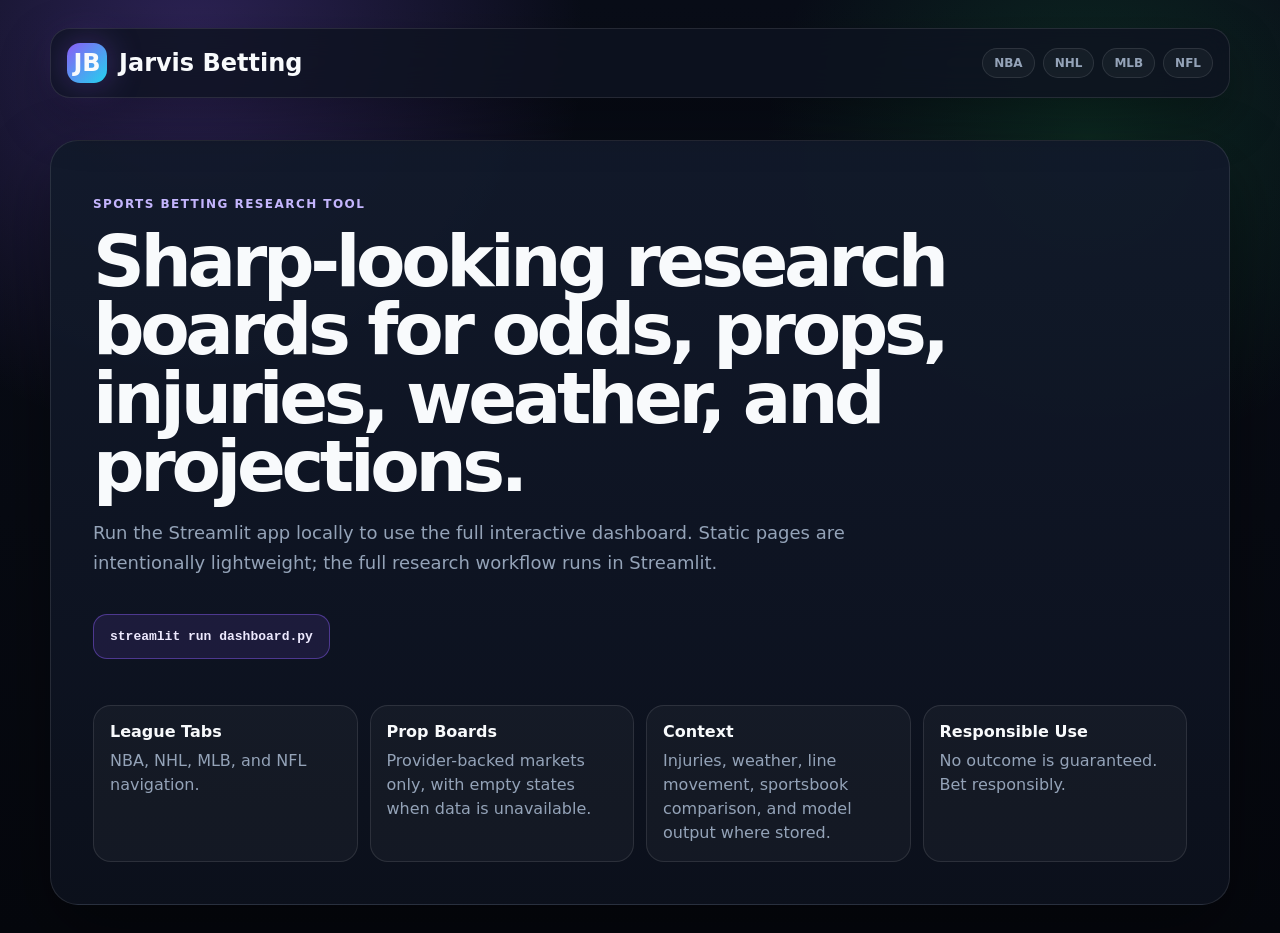
==== commit f7a51629: "Major dashboard overhaul: dark UI, data_service layer, weather/injury context, prop tables, Parlay B" ====
--- a/about.html
+++ b/about.html
@@ -1,82 +1,30 @@
 <!doctype html>
 <html lang="en">
-  <head>
-    <meta charset="utf-8" />
-    <meta name="viewport" content="width=device-width, initial-scale=1" />
-    <title>About | Celebration Event &amp; Venue Knoxville</title>
-    <meta name="description" content="Learn about Celebration Event & Venue, a premium indoor Knoxville venue built for elegant weddings, cultural celebrations, corporate events, and custom gatherings." />
-    <meta property="og:title" content="About Celebration Event & Venue" />
-    <meta property="og:description" content="A flexible premium indoor venue in Knoxville with a hospitality-driven approach to celebrations." />
-    <meta property="og:image" content="assets/venue-main.jpg" />
-    <link rel="icon" href="assets/favicon.svg" type="image/svg+xml" />
-    <link rel="stylesheet" href="css/site.css" />
-  </head>
-  <body>
-    <a class="skip-link" href="#main">Skip to content</a>
-    <header class="site-header" data-header>
-      <a class="brand" href="index.html"><img src="assets/celebration-logo.png" alt="" /><span>Celebration Event &amp; Venue</span></a>
-      <button class="nav-toggle" type="button" data-nav-toggle aria-expanded="false" aria-label="Open navigation"><span></span><span></span></button>
-      <nav class="site-nav" data-nav><a href="about.html" aria-current="page">About</a><a href="events.html">Events</a><a href="gallery.html">Gallery</a><a href="pricing.html">Pricing</a><a href="faq.html">FAQ</a><a href="contact.html">Contact</a></nav>
-      <a class="header-cta" href="tel:8659008800">Call to Book</a>
-    </header>
-    <main id="main">
-      <section class="page-hero">
-        <img src="assets/venue-main.jpg" alt="Bright indoor event venue in Knoxville" />
-        <div class="hero-shade"></div>
-        <div class="page-hero-content reveal">
-          <p class="kicker">About the venue</p>
-          <h1>A refined Knoxville space for hosts with a point of view.</h1>
-          <p>Celebration Event &amp; Venue was designed around a simple belief: a great venue should give clients enough structure to feel supported and enough freedom to make the event distinctly theirs.</p>
-        </div>
-      </section>
-      <section class="section split">
-        <div class="section-copy reveal">
-          <p class="kicker">Brand story</p>
-          <h2>Hospitality, flexibility, and atmosphere under one roof.</h2>
-          <p>In Knoxville, celebrations are often deeply personal: family-centered weddings, milestone birthdays, cultural traditions, nonprofit evenings, company gatherings, and receptions that bring entire communities together. Celebration Event &amp; Venue gives those moments a polished indoor setting with generous capacity and visual range.</p>
-          <p>The space is intentionally adaptable. It can carry white linens and clean architecture with ease, or transform into a moody formal reception with candlelight, drapery, and dramatic color.</p>
-        </div>
-        <div class="editorial-card reveal" data-delay="120">
-          <span>Venue philosophy</span>
-          <h3>Elegant does not have to mean restrictive.</h3>
-          <p>Outside catering is welcome. Food trucks can be part of the plan. Preferred vendors are not mandatory. The result is a premium venue experience that still respects the client, the culture, and the occasion.</p>
-        </div>
-      </section>
-      <section class="section section-cream">
-        <div class="section-heading reveal">
-          <p class="kicker">Why Knoxville clients choose us</p>
-          <h2>Practical details that support an elevated event.</h2>
-        </div>
-        <div class="card-grid three">
-          <article class="feature-card reveal"><span>01</span><h3>Scale without chaos</h3><p>Capacity for up to 250 guests gives hosts room for dining, dancing, presentations, ceremonies, and vendor movement.</p></article>
-          <article class="feature-card reveal" data-delay="80"><span>02</span><h3>Visual flexibility</h3><p>The venue supports both bright timeless styling and dramatic luxury design, helping planners create a true atmosphere.</p></article>
-          <article class="feature-card reveal" data-delay="160"><span>03</span><h3>Planning clarity</h3><p>Tables and chairs are included, parking is available, deposits are required, and custom quotes are based on the real event scope.</p></article>
-        </div>
-      </section>
-      <section class="mission-band reveal">
-        <p class="kicker">Mission</p>
-        <h2>To give Knoxville hosts a premium indoor venue that feels elegant, adaptable, and ready for the celebration they actually want to create.</h2>
-      </section>
-      <section class="section details-grid">
-        <div class="section-copy reveal">
-          <p class="kicker">Venue details</p>
-          <h2>The essentials, clearly stated.</h2>
-        </div>
-        <ul class="detail-list reveal" data-delay="120">
-          <li><strong>Location</strong><span>5335 Central Avenue Pike, Knoxville, TN 37912</span></li>
-          <li><strong>Venue type</strong><span>Indoor event venue</span></li>
-          <li><strong>Capacity</strong><span>Up to 250 guests</span></li>
-          <li><strong>Included</strong><span>Tables and chairs</span></li>
-          <li><strong>Catering</strong><span>Outside catering and food trucks allowed</span></li>
-          <li><strong>Alcohol</strong><span>Allowed with permit</span></li>
-          <li><strong>Minimum booking</strong><span>2 hours</span></li>
-          <li><strong>Booking</strong><span>Quote request and deposit required</span></li>
-        </ul>
-      </section>
-      <section class="final-cta"><div class="reveal"><p class="kicker">See it in person</p><h2>The right venue decision is easier when you walk the room.</h2><div class="button-row"><a class="btn btn-primary" href="contact.html">Schedule a Tour</a><a class="btn btn-secondary" href="events.html">View event types</a></div></div></section>
-    </main>
-    <footer class="site-footer"><div><img src="assets/celebration-logo.png" alt="Celebration Event and Venue" /><p>Premium indoor event venue at 5335 Central Avenue Pike in Knoxville, Tennessee.</p></div><nav><a href="about.html">About</a><a href="events.html">Events</a><a href="gallery.html">Gallery</a><a href="pricing.html">Pricing</a><a href="faq.html">FAQ</a><a href="contact.html">Contact</a></nav><div class="footer-contact"><a href="tel:8659008800">865.900.8800</a><span>5335 Central Avenue Pike, Knoxville, TN 37912</span><span>© 2025 Celebration Event &amp; Venue</span><div class="footer-social" aria-label="Social links"><a href="#" aria-label="Facebook"><svg width="20" height="20" fill="currentColor" viewBox="0 0 24 24"><path d="M14 8.5V6.7c0-.8.5-1 1-1h1.5V3h-2.2C11.8 3 11 4.8 11 6.4v2.1H9v2.8h2V21h3v-9.7h2.3l.4-2.8H14z"/></svg></a><a href="#" aria-label="Instagram"><svg width="20" height="20" fill="none" stroke="currentColor" stroke-width="1.7" viewBox="0 0 24 24"><rect x="4" y="4" width="16" height="16" rx="4"/><circle cx="12" cy="12" r="3.5"/><path d="M17.5 6.8h.01"/></svg></a></div><a href="https://www.gshyamvp.com" target="_blank" rel="noopener">Website by GVP</a></div></footer>
-    <script src="js/site.js"></script>
-    <div class="mobile-phone-bar" aria-label="Call to book"><a href="tel:8659008800" class="mobile-phone-bar__link"><svg width="18" height="18" fill="none" stroke="currentColor" stroke-width="1.5" viewBox="0 0 24 24"><path stroke-linecap="round" stroke-linejoin="round" d="M2.25 6.75c0 8.284 6.716 15 15 15h2.25a2.25 2.25 0 002.25-2.25v-1.372c0-.516-.351-.966-.852-1.091l-4.423-1.106c-.44-.11-.902.055-1.173.417l-.97 1.293c-.282.376-.769.542-1.21.38a12.035 12.035 0 01-7.143-7.143c-.162-.441.004-.928.38-1.21l1.293-.97c.363-.271.527-.734.417-1.173L6.963 3.102a1.125 1.125 0 00-1.091-.852H4.5A2.25 2.25 0 002.25 4.5v2.25z"/></svg><span>Tap to Call — 865.900.8800</span></a></div>
-  </body>
+<head>
+  <meta charset="utf-8" />
+  <meta name="viewport" content="width=device-width, initial-scale=1" />
+  <title>Jarvis Betting Research Dashboard</title>
+  <meta name="description" content="Jarvis Betting is a dark, data-dense sports betting research dashboard for NBA, NHL, MLB, and NFL odds, props, injuries, weather, and projections." />
+  <link rel="stylesheet" href="css/site.css" />
+</head>
+<body>
+  <main class="landing-shell">
+    <nav class="topbar">
+      <a class="brand" href="index.html"><span class="brand-mark">JB</span><span>Jarvis Betting</span></a>
+      <div class="nav-pills"><span>NBA</span><span>NHL</span><span>MLB</span><span>NFL</span></div>
+    </nav>
+    <section class="hero-card">
+      <p class="eyebrow">Sports Betting Research Tool</p>
+      <h1>Sharp-looking research boards for odds, props, injuries, weather, and projections.</h1>
+      <p>Run the Streamlit app locally to use the full interactive dashboard. Static pages are intentionally lightweight; the full research workflow runs in Streamlit.</p>
+      <div class="command-card"><code>streamlit run dashboard.py</code></div>
+      <div class="feature-grid">
+        <article><strong>League Tabs</strong><span>NBA, NHL, MLB, and NFL navigation.</span></article>
+        <article><strong>Prop Boards</strong><span>Provider-backed markets only, with empty states when data is unavailable.</span></article>
+        <article><strong>Context</strong><span>Injuries, weather, line movement, sportsbook comparison, and model output where stored.</span></article>
+        <article><strong>Responsible Use</strong><span>No outcome is guaranteed. Bet responsibly.</span></article>
+      </div>
+    </section>
+  </main>
+</body>
 </html>
--- a/css/site.css
+++ b/css/site.css
@@ -1,1414 +1,21 @@
-@import url('https://fonts.googleapis.com/css2?family=Playfair+Display:ital,wght@0,400;0,500;0,600;0,700;1,400;1,500&family=DM+Sans:wght@300;400;500;600&display=swap');
 
-:root {
-  --ink: #11100f;
-  --black: #050505;
-  --charcoal: #1c1a18;
-  --smoke: #6f6860;
-  --warm-gray: #6f6860;
-  --line: #ded6c8;
-  --border: #ded6c8;
-  --ivory: #fbf7ee;
-  --cream: #f3eadb;
-  --champagne: #f3eadb;
-  --white: #ffffff;
-  --gold: #b9985d;
-  --bronze: #7d5934;
-  --wine: #6f1418;
-  --cyan: #16d7df;
-  --shadow: 0 26px 70px rgba(24, 18, 10, 0.16);
-  --max: 1180px;
-  --font-serif: 'Playfair Display', Georgia, serif;
-  --font-sans: 'DM Sans', 'Helvetica Neue', sans-serif;
-  --serif: var(--font-serif);
-  --sans: var(--font-sans);
-}
-
-* {
-  box-sizing: border-box;
-}
-
-html {
-  font-size: 17px;
-  scroll-behavior: smooth;
-}
-
-body {
-  margin: 0;
-  background: var(--ivory);
-  color: var(--ink);
-  font-family: var(--sans);
-  line-height: 1.8;
-  text-rendering: geometricPrecision;
-}
-
-body.nav-open {
-  overflow: hidden;
-}
-
-img {
-  display: block;
-  max-width: 100%;
-}
-
-a {
-  color: inherit;
-  text-decoration: none;
-}
-
-button,
-input,
-select,
-textarea {
-  font: inherit;
-}
-
-.skip-link {
-  position: fixed;
-  left: 16px;
-  top: 12px;
-  z-index: 100;
-  transform: translateY(-140%);
-  background: var(--black);
-  color: var(--white);
-  padding: 10px 14px;
-  border-radius: 4px;
-}
-
-.skip-link:focus {
-  transform: translateY(0);
-}
-
-.site-header {
-  position: sticky;
-  top: 0;
-  z-index: 50;
-  display: grid;
-  grid-template-columns: minmax(210px, 1fr) auto auto;
-  align-items: center;
-  gap: 28px;
-  min-height: 76px;
-  padding: 12px clamp(18px, 4vw, 52px);
-  border-bottom: 1px solid rgba(222, 214, 200, 0.7);
-  background: rgba(251, 247, 238, 0.88);
-  backdrop-filter: blur(18px);
-  transition: box-shadow 180ms ease, background 180ms ease;
-}
-
-.site-header.is-scrolled {
-  background: rgba(251, 247, 238, 0.96);
-  box-shadow: 0 12px 35px rgba(20, 16, 10, 0.08);
-}
-
-.brand {
-  display: flex;
-  align-items: center;
-  gap: 14px;
-  min-width: 0;
-  color: var(--ink);
-  font-size: 0.78rem;
-  font-weight: 800;
-  letter-spacing: 0.16em;
-  text-transform: uppercase;
-}
-
-.brand img {
-  width: 88px;
-  height: 46px;
-  object-fit: contain;
-  border-radius: 5px;
-  background: #000;
-}
-
-.site-nav {
-  display: flex;
-  align-items: center;
-  gap: 22px;
-  color: #4f4942;
-  font-size: 0.88rem;
-  font-weight: 700;
-}
-
-.site-nav a {
-  position: relative;
-  padding: 8px 0;
-}
-
-.site-nav a::after {
-  content: "";
-  position: absolute;
-  left: 0;
-  right: 0;
-  bottom: 2px;
-  height: 1px;
-  transform: scaleX(0);
-  transform-origin: left;
-  background: var(--gold);
-  transition: transform 180ms ease;
-}
-
-.site-nav a:hover::after,
-.site-nav a[aria-current="page"]::after {
-  transform: scaleX(1);
-}
-
-.header-cta,
-.btn {
-  display: inline-flex;
-  align-items: center;
-  justify-content: center;
-  min-height: 46px;
-  border: 1px solid transparent;
-  border-radius: 3px;
-  cursor: pointer;
-  font-weight: 800;
-  line-height: 1;
-  text-align: center;
-  transition: transform 180ms ease, background 180ms ease, border-color 180ms ease, color 180ms ease;
-}
-
-.header-cta {
-  padding: 0 18px;
-  background: var(--ink);
-  color: var(--white);
-  font-size: 0.84rem;
-}
-
-.btn {
-  padding: 15px 22px;
-  gap: 10px;
-  letter-spacing: 0.13em;
-  text-transform: uppercase;
-}
-
-.btn:hover,
-.header-cta:hover {
-  transform: translateY(-2px);
-}
-
-.btn-primary {
-  background: var(--ink);
-  color: var(--white);
-}
-
-.btn--gold {
-  background: var(--gold);
-  color: var(--white);
-}
-
-.btn--gold:hover,
-.btn--gold:focus {
-  box-shadow: 0 8px 24px rgba(184,154,94,0.28);
-}
-
-.btn-secondary {
-  border-color: rgba(255, 255, 255, 0.55);
-  background: rgba(255, 255, 255, 0.08);
-  color: var(--white);
-}
-
-.section .btn-secondary,
-.page-intro .btn-secondary,
-.pricing-panel .btn-secondary {
-  border-color: var(--line);
-  color: var(--ink);
-  background: transparent;
-}
-
-.nav-toggle {
-  display: none;
-}
-
-.hero,
-.page-hero {
-  position: relative;
-  min-height: min(820px, calc(100svh - 76px));
-  display: grid;
-  align-items: end;
-  overflow: hidden;
-  isolation: isolate;
-  background: var(--black);
-}
-
-.hero picture,
-.hero > img,
-.page-hero > img {
-  position: absolute;
-  inset: 0;
-  z-index: -2;
-  width: 100%;
-  height: 100%;
-}
-
-.hero picture img,
-.page-hero > img {
-  width: 100%;
-  height: 100%;
-  object-fit: cover;
-}
-
-.hero-shade {
-  position: absolute;
-  inset: 0;
-  z-index: -1;
-  background:
-    linear-gradient(90deg, rgba(5, 5, 5, 0.86), rgba(5, 5, 5, 0.52) 46%, rgba(5, 5, 5, 0.1)),
-    linear-gradient(0deg, rgba(5, 5, 5, 0.82), rgba(5, 5, 5, 0.08) 58%);
-}
-
-.hero-content,
-.page-hero-content {
-  width: min(760px, calc(100% - 36px));
-  margin: 0 0 clamp(58px, 9vw, 108px) clamp(18px, 5vw, 64px);
-  color: var(--white);
-}
-
-.hero h1,
-.page-hero h1,
-.page-intro h1,
-.section h2,
-.final-cta h2,
-.pricing-panel h2,
-.contact-card a {
-  margin: 0;
-  font-family: var(--serif);
-  font-weight: 500;
-  line-height: 0.98;
-  letter-spacing: 0;
-}
-
-.hero h1 {
-  max-width: 830px;
-  font-size: clamp(2.6rem, 8.5vw, 8.6rem);
-}
-
-.page-hero h1,
-.page-intro h1 {
-  max-width: 930px;
-  font-size: clamp(2.6rem, 7vw, 7.2rem);
-}
-
-.hero p,
-.page-hero p,
-.page-intro p,
-.section-heading > p:not(.kicker),
-.section-copy p,
-.showcase-copy p,
-.final-cta p,
-.pricing-panel p,
-.contact-card p {
-  max-width: 710px;
-  color: rgba(255, 255, 255, 0.82);
-  font-size: clamp(1.02rem, 1.45vw, 1.22rem);
-}
-
-.page-intro p,
-.section-heading > p:not(.kicker),
-.section-copy p,
-.showcase-copy p,
-.pricing-panel p,
-.contact-card p {
-  color: var(--smoke);
-}
-
-.kicker {
-  margin: 0 0 15px;
-  color: var(--gold);
-  font-size: 0.73rem;
-  font-weight: 900;
-  letter-spacing: 0.2em;
-  text-transform: uppercase;
-}
-
-.eyebrow {
-  letter-spacing: 0.2em;
-}
-
-.button-row {
-  display: flex;
-  flex-wrap: wrap;
-  gap: 12px;
-  margin-top: 28px;
-}
-
-.hero-card {
-  position: absolute;
-  right: clamp(18px, 5vw, 64px);
-  bottom: clamp(22px, 6vw, 70px);
-  width: min(340px, calc(100% - 36px));
-  padding: 26px;
-  border: 1px solid rgba(255, 255, 255, 0.18);
-  background: rgba(17, 16, 15, 0.72);
-  color: var(--white);
-  backdrop-filter: blur(18px);
-}
-
-.hero-card span,
-.pricing-panel span,
-.contact-card span,
-.vendor-featured span,
-.atmosphere-panel span,
-.editorial-card span {
-  display: block;
-  color: var(--gold);
-  font-size: 0.72rem;
-  font-weight: 900;
-  letter-spacing: 0.18em;
-  text-transform: uppercase;
-}
-
-.hero-card strong {
-  display: block;
-  margin-top: 8px;
-  font-family: var(--serif);
-  font-size: 2.15rem;
-  font-weight: 500;
-}
-
-.hero-card p {
-  margin-bottom: 0;
-  color: rgba(255, 255, 255, 0.75);
-  font-size: 0.96rem;
-}
-
-.value-strip {
-  display: grid;
-  grid-template-columns: repeat(4, 1fr);
-  border-bottom: 1px solid var(--line);
-  background: var(--white);
-}
-
-.value-strip div {
-  min-height: 128px;
-  padding: 35px clamp(25px, 5vw, 55px);
-  border-right: 1px solid var(--line);
-  text-align: center;
-}
-
-.value-strip div::before {
-  content: "";
-  display: block;
-  width: 40px;
-  height: 2px;
-  margin: 0 auto 12px;
-  background: var(--gold);
-}
-
-.value-strip strong {
-  display: block;
-  font-family: var(--serif);
-  font-size: clamp(2.4rem, 4.8vw, 4.2rem);
-  font-weight: 500;
-  line-height: 1;
-}
-
-.value-strip span {
-  display: block;
-  margin-top: 7px;
-  color: var(--smoke);
-  font-weight: 750;
-}
-
-.section,
-.page-intro,
-.gallery-tools,
-.gallery-grid-page,
-.faq-section,
-.inquiry-layout,
-.contact-hero {
-  padding: clamp(70px, 9vw, 128px) clamp(18px, 5vw, 64px);
-}
-
-.section {
-  max-width: calc(var(--max) + 128px);
-  margin: 0 auto;
-}
-
-.section-cream {
-  max-width: none;
-  background: var(--cream);
-}
-
-.section-cream > * {
-  max-width: var(--max);
-  margin-inline: auto;
-}
-
-.section-dark {
-  max-width: none;
-  background: var(--charcoal);
-  color: var(--white);
-}
-
-.section-dark .section-heading,
-.section-dark .quote-grid {
-  max-width: var(--max);
-  margin-inline: auto;
-}
-
-.section h2,
-.final-cta h2 {
-  max-width: 850px;
-  font-size: clamp(2.55rem, 5.5vw, 5.8rem);
-}
-
-.section-heading {
-  max-width: 870px;
-  margin-bottom: 38px;
-}
-
-.split {
-  display: grid;
-  grid-template-columns: minmax(0, 0.9fr) minmax(320px, 1fr);
-  gap: clamp(34px, 7vw, 88px);
-  align-items: center;
-}
-
-.atmosphere-panel,
-.editorial-card,
-.contact-card,
-.pricing-panel,
-.map-placeholder {
-  border: 1px solid var(--line);
-  background: var(--white);
-  box-shadow: var(--shadow);
-}
-
-.atmosphere-panel {
-  display: grid;
-}
-
-.atmosphere-panel img {
-  width: 100%;
-  aspect-ratio: 1.4;
-  object-fit: cover;
-}
-
-.atmosphere-panel div,
-.editorial-card,
-.contact-card {
-  padding: clamp(25px, 4vw, 38px);
-}
-
-.atmosphere-panel h3,
-.editorial-card h3,
-.vendor-card h3,
-.feature-card h3,
-.process-grid h3,
-.event-row h2,
-.map-placeholder h2,
-.form-heading h2 {
-  margin: 10px 0 0;
-  font-family: var(--serif);
-  font-size: clamp(1.6rem, 3vw, 2.7rem);
-  font-weight: 500;
-  line-height: 1.05;
-}
-
-.text-link {
-  display: inline-flex;
-  margin-top: 22px;
-  color: var(--bronze);
-  font-weight: 900;
-  border-bottom: 1px solid currentColor;
-}
-
-.card-grid {
-  display: grid;
-  gap: 18px;
-}
-
-.card-grid.three {
-  grid-template-columns: repeat(3, minmax(0, 1fr));
-}
-
-.feature-card,
-.vendor-card,
-.process-grid article {
-  min-height: 260px;
-  padding: clamp(24px, 3vw, 34px);
-  border: 1px solid rgba(125, 89, 52, 0.18);
-  background: rgba(255, 255, 255, 0.74);
-  box-shadow: 0 16px 45px rgba(30, 20, 12, 0.07);
-  transition: transform 180ms ease, box-shadow 180ms ease;
-}
-
-.feature-card:hover,
-.vendor-card:hover,
-.gallery-item:hover,
-.process-grid article:hover {
-  transform: translateY(-4px);
-  box-shadow: 0 24px 60px rgba(30, 20, 12, 0.13);
-}
-
-.feature-card span,
-.process-grid span {
-  color: var(--gold);
-  font-size: 0.76rem;
-  font-weight: 900;
-  letter-spacing: 0.18em;
-}
-
-.feature-card p,
-.vendor-card p,
-.process-grid p,
-.event-row p,
-.event-row li,
-.detail-list span,
-.faq-section p,
-.form-heading p {
-  color: var(--smoke);
-}
-
-.feature-card a {
-  display: inline-flex;
-  margin-top: 18px;
-  color: var(--bronze);
-  font-weight: 850;
-}
-
-.image-showcase {
-  display: grid;
-  grid-template-columns: minmax(0, 1.15fr) minmax(340px, 0.85fr);
-  gap: clamp(34px, 6vw, 80px);
-  align-items: center;
-  padding: clamp(70px, 9vw, 128px) clamp(18px, 5vw, 64px);
-  background: var(--ivory);
-}
-
-.image-showcase figure {
-  margin: 0;
-  overflow: hidden;
-  box-shadow: var(--shadow);
-}
-
-.image-showcase img {
-  width: 100%;
-  min-height: 520px;
-  object-fit: cover;
-}
-
-.check-list,
-.event-row ul {
-  display: grid;
-  gap: 12px;
-  margin: 24px 0 0;
-  padding: 0;
-  list-style: none;
-}
-
-.check-list li,
-.event-row li {
-  position: relative;
-  padding-left: 24px;
-}
-
-.check-list li::before,
-.event-row li::before {
-  content: "";
-  position: absolute;
-  left: 0;
-  top: 0.74em;
-  width: 8px;
-  height: 8px;
-  border-radius: 50%;
-  background: var(--gold);
-}
-
-.vendors .section-heading {
-  margin-inline: auto;
-  text-align: center;
-}
-
-.vendor-grid,
-.quote-grid,
-.process-grid {
-  display: grid;
-  grid-template-columns: repeat(3, minmax(0, 1fr));
-  gap: 18px;
-  max-width: var(--max);
-  margin-inline: auto;
-}
-
-.vendor-grid {
-  grid-template-columns: 0.9fr 1.1fr;
-}
-
-.vendor-featured {
-  background: var(--charcoal);
-  color: var(--white);
-}
-
-.vendor-featured p {
-  color: rgba(255, 255, 255, 0.72);
-}
-
-.quote-grid blockquote {
-  margin: 0;
-  padding: clamp(25px, 4vw, 38px);
-  border: 1px solid rgba(255, 255, 255, 0.16);
-  background: rgba(255, 255, 255, 0.05);
-}
-
-.quote-grid p {
-  margin: 0;
-  font-family: var(--serif);
-  font-size: clamp(1.35rem, 2.2vw, 2.05rem);
-  line-height: 1.18;
-}
-
-.quote-grid cite {
-  display: block;
-  margin-top: 24px;
-  color: var(--gold);
-  font-style: normal;
-  font-weight: 800;
-}
-
-.quote-grid cite strong {
-  display: block;
-  font-weight: 500;
-}
-
-.quote-grid cite span {
-  display: block;
-  color: var(--warm-gray);
-  font-size: 0.78rem;
-  font-weight: 500;
-  letter-spacing: 0.08em;
-  text-transform: uppercase;
-}
-
-.process-grid {
-  grid-template-columns: repeat(3, 1fr);
-}
-
-.final-cta {
-  padding: clamp(80px, 11vw, 150px) clamp(18px, 5vw, 64px);
-  background:
-    linear-gradient(rgba(5, 5, 5, 0.72), rgba(5, 5, 5, 0.72)),
-    url("../assets/venue-dramatic.png") center / cover;
-  color: var(--white);
-}
-
-.final-cta > div {
-  max-width: var(--max);
-  margin: 0 auto;
-}
-
-.page-hero {
-  min-height: 600px;
-}
-
-.page-hero-dark .hero-shade {
-  background:
-    linear-gradient(90deg, rgba(5, 5, 5, 0.9), rgba(55, 8, 10, 0.58) 52%, rgba(5, 5, 5, 0.16)),
-    linear-gradient(0deg, rgba(5, 5, 5, 0.86), rgba(5, 5, 5, 0.08));
-}
-
-.page-intro {
-  max-width: var(--max);
-  margin: 0 auto;
-}
-
-.page-intro h1 {
-  color: var(--ink);
-}
-
-.page-intro p {
-  max-width: 760px;
-}
-
-.mission-band {
-  padding: clamp(72px, 9vw, 130px) clamp(18px, 5vw, 64px);
-  background: var(--charcoal);
-  color: var(--white);
-}
-
-.mission-band > * {
-  max-width: var(--max);
-  margin-inline: auto;
-}
-
-.mission-band h2 {
-  max-width: 1040px;
-  margin-top: 0;
-  font-family: var(--serif);
-  font-size: clamp(2.3rem, 4.8vw, 5.25rem);
-  font-weight: 500;
-  line-height: 1.04;
-}
-
-.details-grid {
-  display: grid;
-  grid-template-columns: 0.7fr 1fr;
-  gap: clamp(30px, 6vw, 76px);
-}
-
-.detail-list {
-  display: grid;
-  gap: 0;
-  margin: 0;
-  padding: 0;
-  list-style: none;
-  border-top: 1px solid var(--line);
-}
-
-.detail-list li {
-  display: grid;
-  grid-template-columns: 0.45fr 1fr;
-  gap: 18px;
-  padding: 18px 0;
-  border-bottom: 1px solid var(--line);
-}
-
-.detail-list strong {
-  font-weight: 900;
-}
-
-.event-suite {
-  display: grid;
-  gap: clamp(54px, 8vw, 100px);
-}
-
-.event-row {
-  display: grid;
-  grid-template-columns: minmax(0, 0.95fr) minmax(320px, 1fr);
-  gap: clamp(28px, 6vw, 78px);
-  align-items: center;
-}
-
-.event-row-reverse img {
-  order: 2;
-}
-
-.event-row img {
-  width: 100%;
-  min-height: 440px;
-  object-fit: cover;
-  box-shadow: var(--shadow);
-}
-
-.event-row .btn {
-  margin-top: 24px;
-}
-
-.gallery-tools {
-  display: flex;
-  flex-wrap: wrap;
-  gap: 10px;
-  max-width: var(--max);
-  margin: -80px auto 0;
-  padding-top: 0;
-  padding-bottom: 30px;
-}
-
-.filter-btn {
-  min-height: 42px;
-  border: 1px solid var(--line);
-  background: var(--white);
-  color: var(--ink);
-  cursor: pointer;
-  padding: 0 16px;
-  font-weight: 800;
-}
-
-.filter-btn.is-active {
-  background: var(--ink);
-  color: var(--white);
-}
-
-.gallery-grid-page {
-  display: grid;
-  grid-template-columns: repeat(3, minmax(0, 1fr));
-  grid-auto-rows: 260px;
-  gap: 16px;
-  max-width: calc(var(--max) + 128px);
-  margin: 0 auto;
-  padding-top: 0;
-}
-
-.gallery-note {
-  max-width: var(--max);
-  margin: -84px auto 96px;
-  padding: 0 clamp(18px, 5vw, 64px);
-  color: var(--warm-gray);
-  font-size: 0.9rem;
-  font-style: italic;
-  text-align: center;
-}
-
-.gallery-item {
-  position: relative;
-  overflow: hidden;
-  border: 0;
-  background: var(--black);
-  cursor: pointer;
-  padding: 0;
-  color: var(--white);
-  text-align: left;
-}
-
-.gallery-item[hidden] {
-  display: none;
-}
-
-.gallery-item img {
-  width: 100%;
-  height: 100%;
-  object-fit: cover;
-  opacity: 0.9;
-  transition: transform 450ms ease, opacity 180ms ease;
-}
-
-.gallery-item:hover img {
-  transform: scale(1.04);
-  opacity: 0.72;
-}
-
-.gallery-item span {
-  position: absolute;
-  left: 18px;
-  bottom: 16px;
-  z-index: 1;
-  font-weight: 900;
-}
-
-.gallery-item.wide {
-  grid-column: span 2;
-}
-
-.gallery-item.tall {
-  grid-row: span 2;
-}
-
-.logo-gallery img {
-  object-fit: contain;
-  padding: 42px;
-}
-
-.lightbox {
-  position: fixed;
-  inset: 0;
-  z-index: 100;
-  display: grid;
-  place-items: center;
-  padding: 60px 18px 28px;
-  background: rgba(0, 0, 0, 0.88);
-}
-
-.lightbox[hidden] {
-  display: none;
-}
-
-.lightbox img {
-  max-height: 82vh;
-  max-width: min(1120px, 100%);
-  box-shadow: 0 30px 80px rgba(0, 0, 0, 0.45);
-}
-
-.lightbox-close {
-  position: absolute;
-  top: 18px;
-  right: 18px;
-  border: 1px solid rgba(255, 255, 255, 0.45);
-  background: transparent;
-  color: var(--white);
-  cursor: pointer;
-  padding: 10px 14px;
-  font-weight: 900;
-}
-
-.pricing-panel {
-  display: flex;
-  align-items: center;
-  justify-content: space-between;
-  gap: 24px;
-  max-width: var(--max);
-  margin: 0 auto clamp(40px, 6vw, 80px);
-  padding: clamp(28px, 5vw, 56px);
-}
-
-.pricing-panel h2 {
-  font-size: clamp(3rem, 7vw, 7rem);
-}
-
-.faq-section {
-  display: grid;
-  gap: 12px;
-  max-width: 940px;
-  margin: 0 auto;
-  padding-top: 0;
-}
-
-.faq-section details {
-  border: 1px solid var(--line);
-  background: var(--white);
-  box-shadow: 0 14px 34px rgba(30, 20, 12, 0.05);
-}
-
-.faq-section summary {
-  cursor: pointer;
-  padding: 22px 24px;
-  font-family: var(--serif);
-  font-size: 1.35rem;
-}
-
-.faq-section p {
-  margin: 0;
-  padding: 0 24px 24px;
-}
-
-.contact-hero {
-  display: grid;
-  grid-template-columns: 1fr minmax(300px, 0.45fr);
-  gap: 28px;
-  max-width: calc(var(--max) + 128px);
-  margin: 0 auto;
-}
-
-.contact-hero .page-intro {
-  padding: 0;
-}
-
-.contact-card {
-  align-self: start;
-}
-
-.contact-card a {
-  display: block;
-  margin-top: 12px;
-  font-family: var(--font-serif);
-  font-size: 2.2rem;
-  color: var(--gold);
-}
-
-.call-to-book-section {
-  padding: 80px 0;
-  background: var(--champagne);
-  border-top: 1px solid var(--border);
-  border-bottom: 1px solid var(--border);
-}
-
-.container--narrow {
-  width: min(720px, calc(100% - 36px));
-  margin: 0 auto;
-}
-
-.text-center {
-  text-align: center;
-}
-
-.call-to-book-section h2 {
-  margin: 0 0 1rem;
-  font-family: var(--font-serif);
-  font-size: clamp(2.2rem, 5vw, 4.6rem);
-  font-weight: 500;
-  line-height: 1.05;
-}
-
-.call-to-book-section > .container--narrow > p {
-  max-width: 520px;
-  margin: 0 auto 2rem;
-  color: var(--warm-gray);
-}
-
-.btn--large {
-  padding: 20px 48px;
-  font-size: 1.15rem;
-  letter-spacing: 0.08em;
-}
-
-.btn--large svg {
-  width: 22px;
-  height: 22px;
-}
-
-.call-note {
-  font-size: 0.82rem;
-  color: var(--warm-gray);
-  margin-top: 16px;
-  font-style: italic;
-}
-
-.call-to-book-section > .container--narrow > p.call-note {
-  margin: 16px auto 0;
-}
-
-.inquiry-layout {
-  display: grid;
-  grid-template-columns: minmax(0, 1fr) minmax(320px, 0.82fr);
-  gap: clamp(28px, 5vw, 70px);
-  max-width: calc(var(--max) + 128px);
-  margin: 0 auto;
-  padding-top: 0;
-}
-
-.inquiry-layout > .map-placeholder:only-child {
-  grid-column: 1 / -1;
-}
-
-.inquiry-form {
-  display: grid;
-  grid-template-columns: repeat(2, minmax(0, 1fr));
-  gap: 18px;
-  padding: clamp(24px, 4vw, 40px);
-  border: 1px solid var(--line);
-  background: var(--white);
-  box-shadow: var(--shadow);
-}
-
-.form-heading,
-.inquiry-form .full,
-.inquiry-form button,
-.form-status {
-  grid-column: 1 / -1;
-}
-
-.inquiry-form label {
-  display: grid;
-  gap: 8px;
-  min-width: 0;
-  color: var(--ink);
-  font-weight: 850;
-}
-
-.inquiry-form input,
-.inquiry-form select,
-.inquiry-form textarea {
-  width: 100%;
-  min-height: 50px;
-  border: 1px solid #cfc5b4;
-  background: #fffdf8;
-  color: var(--ink);
-  padding: 12px 13px;
-  outline: none;
-}
-
-.inquiry-form textarea {
-  resize: vertical;
-}
-
-.inquiry-form input:focus,
-.inquiry-form select:focus,
-.inquiry-form textarea:focus {
-  border-color: var(--gold);
-  box-shadow: 0 0 0 3px rgba(185, 152, 93, 0.22);
-}
-
-.checkbox-row {
-  grid-column: 1 / -1;
-  display: flex !important;
-  align-items: center;
-  gap: 10px;
-}
-
-.checkbox-row input {
-  width: 18px;
-  min-height: 18px;
-}
-
-.form-status {
-  min-height: 1.4em;
-  margin: 0;
-  color: var(--smoke);
-}
-
-.map-placeholder {
-  overflow: hidden;
-  align-self: start;
-}
-
-.map-placeholder img {
-  width: 100%;
-  aspect-ratio: 1.25;
-  object-fit: cover;
-}
-
-.map-placeholder div {
-  padding: clamp(24px, 4vw, 36px);
-}
-
-.site-footer {
-  display: grid;
-  grid-template-columns: minmax(260px, 1.1fr) auto minmax(220px, 0.7fr);
-  gap: 32px;
-  padding: 42px clamp(18px, 5vw, 64px);
-  border-top: 1px solid var(--line);
-  background: var(--black);
-  color: rgba(255, 255, 255, 0.72);
-}
-
-.site-footer img {
-  width: 150px;
-  margin-bottom: 16px;
-  background: #000;
-}
-
-.site-footer p {
-  max-width: 430px;
-  margin: 0;
-}
-
-.site-footer nav,
-.footer-contact {
-  display: grid;
-  gap: 9px;
-  align-content: start;
-}
-
-.site-footer a {
-  color: var(--white);
-  font-weight: 750;
-}
-
-.footer-social {
-  display: flex;
-  gap: 14px;
-  margin-top: 12px;
-  justify-content: flex-end;
-}
-
-.footer-social a {
-  color: rgba(255,255,255,0.45);
-  transition: color 0.3s;
-}
-
-.footer-social a:hover {
-  color: rgba(255,255,255,0.9);
-}
-
-.mobile-phone-bar {
-  display: none;
-}
-
-.footer-contact {
-  text-align: right;
-}
-
-.reveal {
-  opacity: 0;
-  transform: translateY(22px);
-  transition: opacity 700ms ease, transform 700ms ease;
-  transition-delay: var(--delay, 0ms);
-}
-
-.reveal.is-visible {
-  opacity: 1;
-  transform: translateY(0);
-}
-
-@media (prefers-reduced-motion: reduce) {
-  *,
-  *::before,
-  *::after {
-    scroll-behavior: auto !important;
-    transition-duration: 0.01ms !important;
-    animation-duration: 0.01ms !important;
-  }
-
-  .reveal {
-    opacity: 1;
-    transform: none;
-  }
-}
-
-@media (max-width: 1050px) {
-  .site-header {
-    grid-template-columns: minmax(0, 1fr) auto auto;
-  }
-
-  .site-nav {
-    position: fixed;
-    inset: 76px 0 auto 0;
-    display: grid;
-    gap: 0;
-    padding: 18px;
-    border-bottom: 1px solid var(--line);
-    background: rgba(251, 247, 238, 0.98);
-    transform: translateY(-120%);
-    transition: transform 220ms ease;
-  }
-
-  .site-nav.is-open {
-    transform: translateY(0);
-  }
-
-  .site-nav a {
-    padding: 16px 4px;
-    border-bottom: 1px solid rgba(222, 214, 200, 0.75);
-  }
-
-  .nav-toggle {
-    display: grid;
-    gap: 6px;
-    width: 46px;
-    height: 44px;
-    place-content: center;
-    border: 1px solid var(--line);
-    background: transparent;
-    cursor: pointer;
-  }
-
-  .nav-toggle span {
-    display: block;
-    width: 20px;
-    height: 2px;
-    background: var(--ink);
-  }
-
-  .hero-card {
-    position: static;
-    margin: -48px 18px 36px auto;
-  }
-
-  .value-strip,
-  .card-grid.three,
-  .vendor-grid,
-  .quote-grid,
-  .process-grid,
-  .gallery-grid-page {
-    grid-template-columns: repeat(2, minmax(0, 1fr));
-  }
-
-  .split,
-  .image-showcase,
-  .details-grid,
-  .event-row,
-  .contact-hero,
-  .inquiry-layout {
-    grid-template-columns: 1fr;
-  }
-
-  .event-row-reverse img {
-    order: 0;
-  }
-}
-
-@media (max-width: 700px) {
-  .site-header {
-    min-height: 70px;
-    gap: 10px;
-    padding-inline: 14px;
-  }
-
-  .brand {
-    gap: 9px;
-    font-size: 0.68rem;
-    letter-spacing: 0.1em;
-  }
-
-  .brand img {
-    width: 62px;
-    height: 38px;
-  }
-
-  .header-cta {
-    display: none;
-  }
-
-  .site-nav {
-    inset: 70px 0 auto 0;
-  }
-
-  .hero,
-  .page-hero {
-    min-height: 670px;
-  }
-
-  .hero-content,
-  .page-hero-content {
-    width: calc(100% - 32px);
-    margin: 0 16px 52px;
-  }
-
-  .button-row,
-  .btn {
-    width: 100%;
-  }
-
-  .value-strip,
-  .card-grid.three,
-  .vendor-grid,
-  .quote-grid,
-  .process-grid,
-  .gallery-grid-page,
-  .inquiry-form {
-    grid-template-columns: 1fr;
-  }
-
-  .value-strip div {
-    min-height: 104px;
-    border-right: 0;
-    border-bottom: 1px solid var(--line);
-  }
-
-  .image-showcase img,
-  .event-row img {
-    min-height: 320px;
-  }
-
-  .detail-list li {
-    grid-template-columns: 1fr;
-    gap: 3px;
-  }
-
-  .gallery-item.wide,
-  .gallery-item.tall {
-    grid-column: auto;
-    grid-row: auto;
-  }
-
-  .gallery-grid-page {
-    grid-auto-rows: 270px;
-  }
-
-  .pricing-panel {
-    align-items: flex-start;
-    flex-direction: column;
-  }
-
-  .site-footer {
-    grid-template-columns: 1fr;
-  }
-
-  .footer-contact {
-    text-align: left;
-  }
-
-  .footer-social {
-    justify-content: flex-start;
-  }
-}
-
-@media (max-width: 768px) {
-  .mobile-phone-bar {
-    display: flex;
-    position: fixed;
-    bottom: 0;
-    left: 0;
-    right: 0;
-    z-index: 1100;
-    background: var(--gold);
-    padding: 16px 24px;
-    align-items: center;
-    justify-content: center;
-  }
-
-  .mobile-phone-bar__link {
-    display: flex;
-    align-items: center;
-    gap: 10px;
-    color: var(--white);
-    font-family: var(--font-sans);
-    font-size: 0.88rem;
-    font-weight: 600;
-    letter-spacing: 0.12em;
-    text-transform: uppercase;
-    text-decoration: none;
-  }
-
-  body {
-    padding-bottom: 60px;
-  }
-}
+:root { color-scheme: dark; --bg:#070a12; --panel:#0e1320; --line:rgba(255,255,255,.1); --purple:#8b5cf6; --green:#22c55e; --red:#f43f5e; --yellow:#fbbf24; --text:#f8fafc; --muted:#94a3b8; }
+* { box-sizing: border-box; }
+body { margin:0; min-height:100vh; font-family: ui-sans-serif, system-ui, -apple-system, BlinkMacSystemFont, "Segoe UI", sans-serif; background: radial-gradient(circle at 15% 5%, rgba(139,92,246,.28), transparent 28%), radial-gradient(circle at 85% 15%, rgba(34,197,94,.16), transparent 24%), linear-gradient(180deg,#090d18,#070a12 55%,#05070d); color:var(--text); }
+a { color:inherit; text-decoration:none; }
+.landing-shell { width:min(1180px, calc(100% - 32px)); margin:0 auto; padding:28px 0; }
+.topbar { display:flex; align-items:center; justify-content:space-between; gap:16px; padding:14px 16px; border:1px solid var(--line); border-radius:20px; background:rgba(14,19,32,.82); backdrop-filter: blur(18px); box-shadow:0 20px 52px rgba(0,0,0,.3); }
+.brand { display:flex; align-items:center; gap:12px; font-size:24px; font-weight:900; }
+.brand-mark { width:40px; height:40px; display:grid; place-items:center; border-radius:13px; background:linear-gradient(135deg,var(--purple),#22d3ee); box-shadow:0 0 34px rgba(139,92,246,.35); }
+.nav-pills { display:flex; gap:8px; flex-wrap:wrap; }
+.nav-pills span { padding:7px 11px; border:1px solid var(--line); border-radius:999px; background:rgba(255,255,255,.04); color:var(--muted); font-weight:800; font-size:12px; }
+.hero-card { margin-top:42px; padding:42px; border:1px solid var(--line); border-radius:28px; background:linear-gradient(180deg,rgba(18,26,43,.94),rgba(12,17,29,.94)); box-shadow:0 28px 70px rgba(0,0,0,.38); }
+.eyebrow { color:#c4b5fd; text-transform:uppercase; letter-spacing:.12em; font-weight:900; font-size:12px; }
+h1 { max-width:900px; font-size:clamp(34px,6vw,72px); line-height:.95; letter-spacing:-.06em; margin:10px 0 18px; }
+p { max-width:760px; color:var(--muted); font-size:18px; line-height:1.65; }
+.command-card { display:inline-flex; margin:18px 0 28px; padding:14px 16px; border:1px solid rgba(139,92,246,.45); border-radius:14px; background:rgba(139,92,246,.12); color:#ede9fe; font-weight:900; }
+.feature-grid { display:grid; grid-template-columns:repeat(4,minmax(0,1fr)); gap:12px; margin-top:18px; }
+.feature-grid article { min-height:132px; padding:16px; border:1px solid var(--line); border-radius:18px; background:rgba(255,255,255,.035); }
+.feature-grid strong { display:block; font-size:16px; margin-bottom:8px; }
+.feature-grid span { color:var(--muted); line-height:1.5; }
+@media (max-width:800px) { .topbar { align-items:flex-start; flex-direction:column; } .feature-grid { grid-template-columns:1fr; } .hero-card { padding:26px; } }
